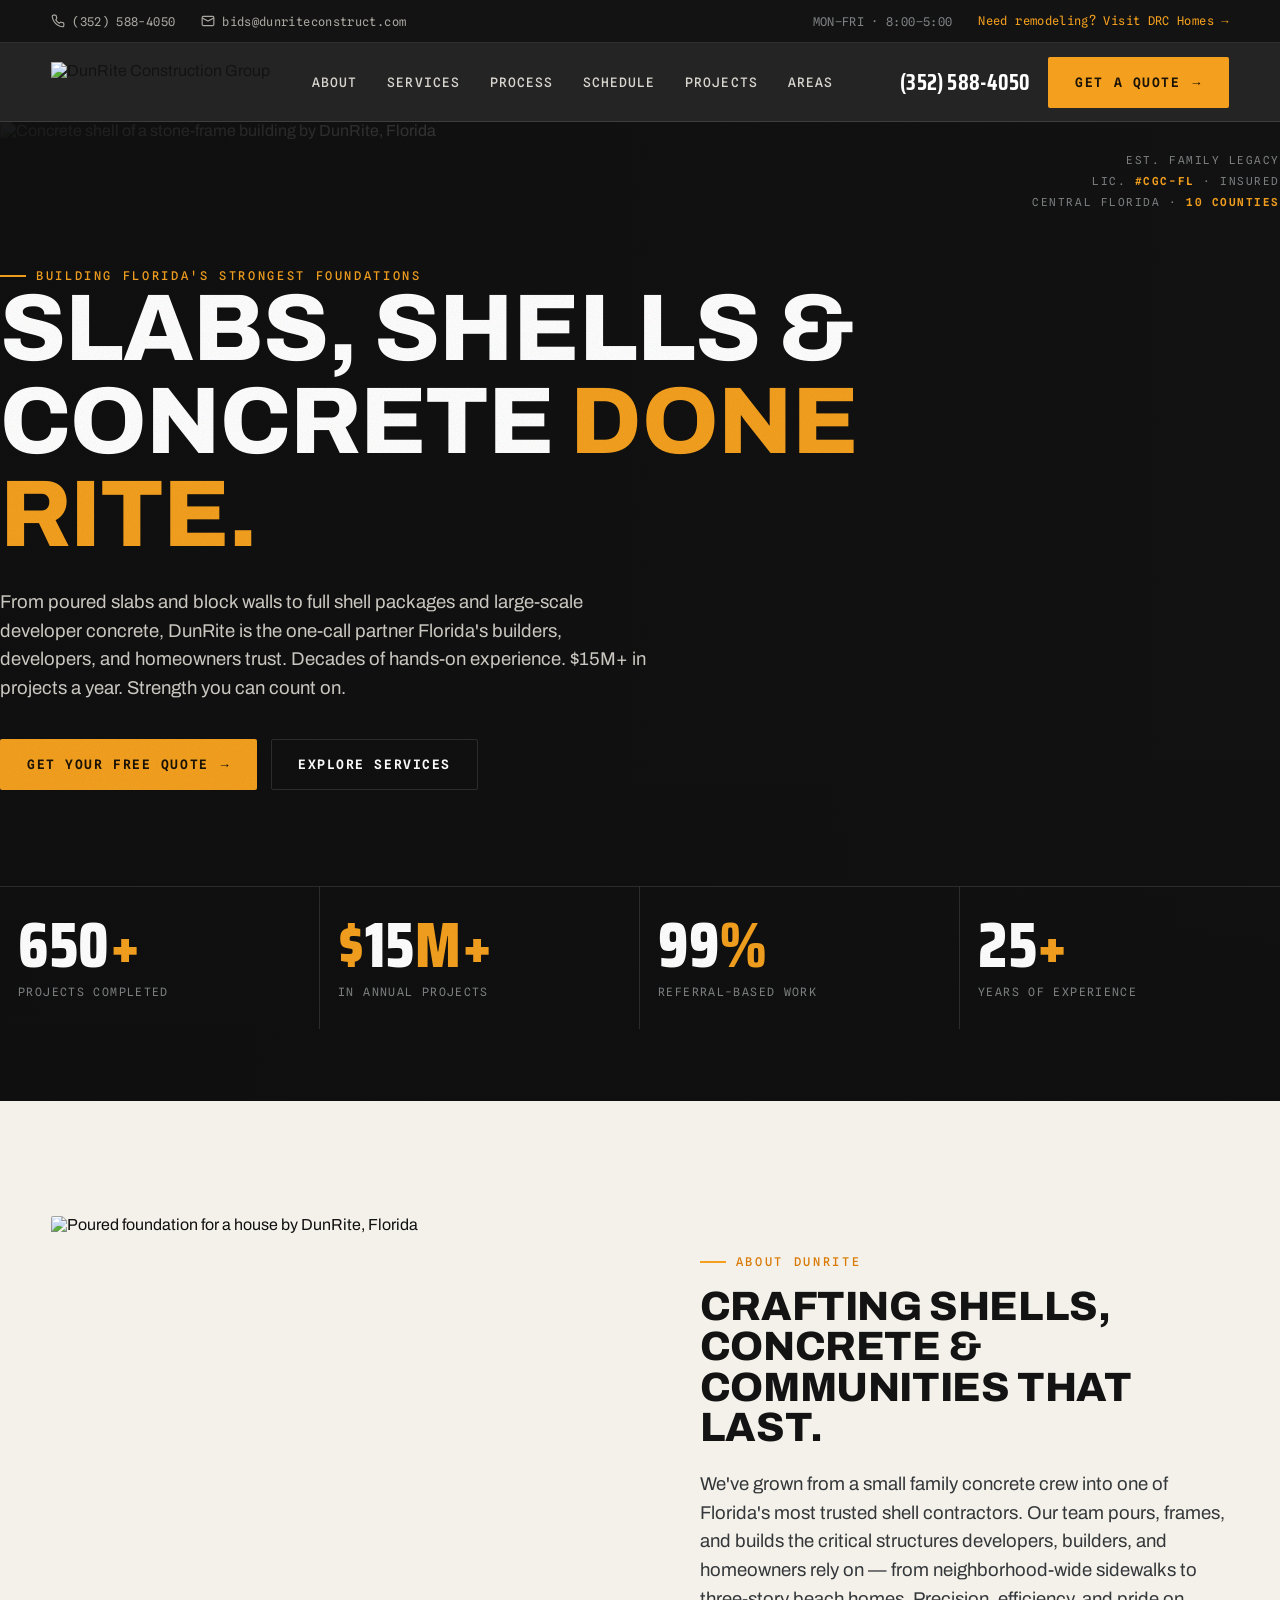
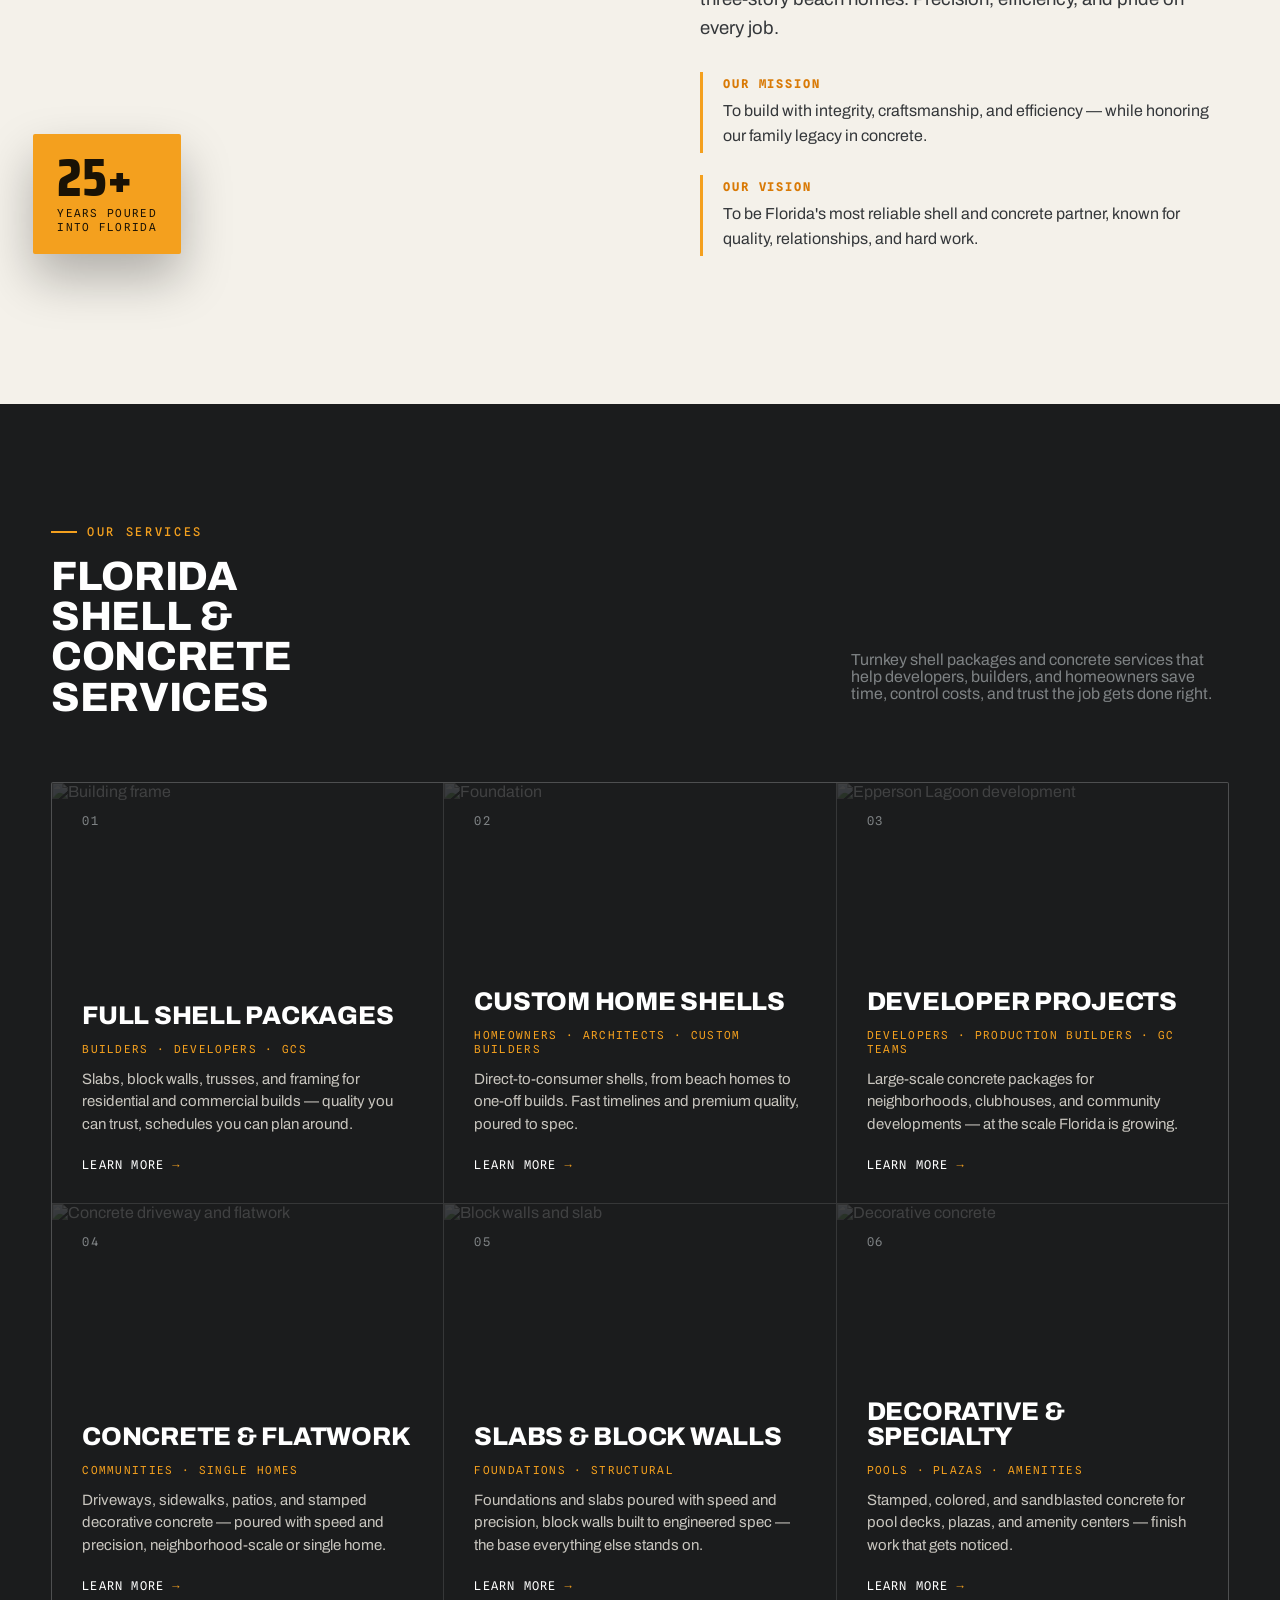
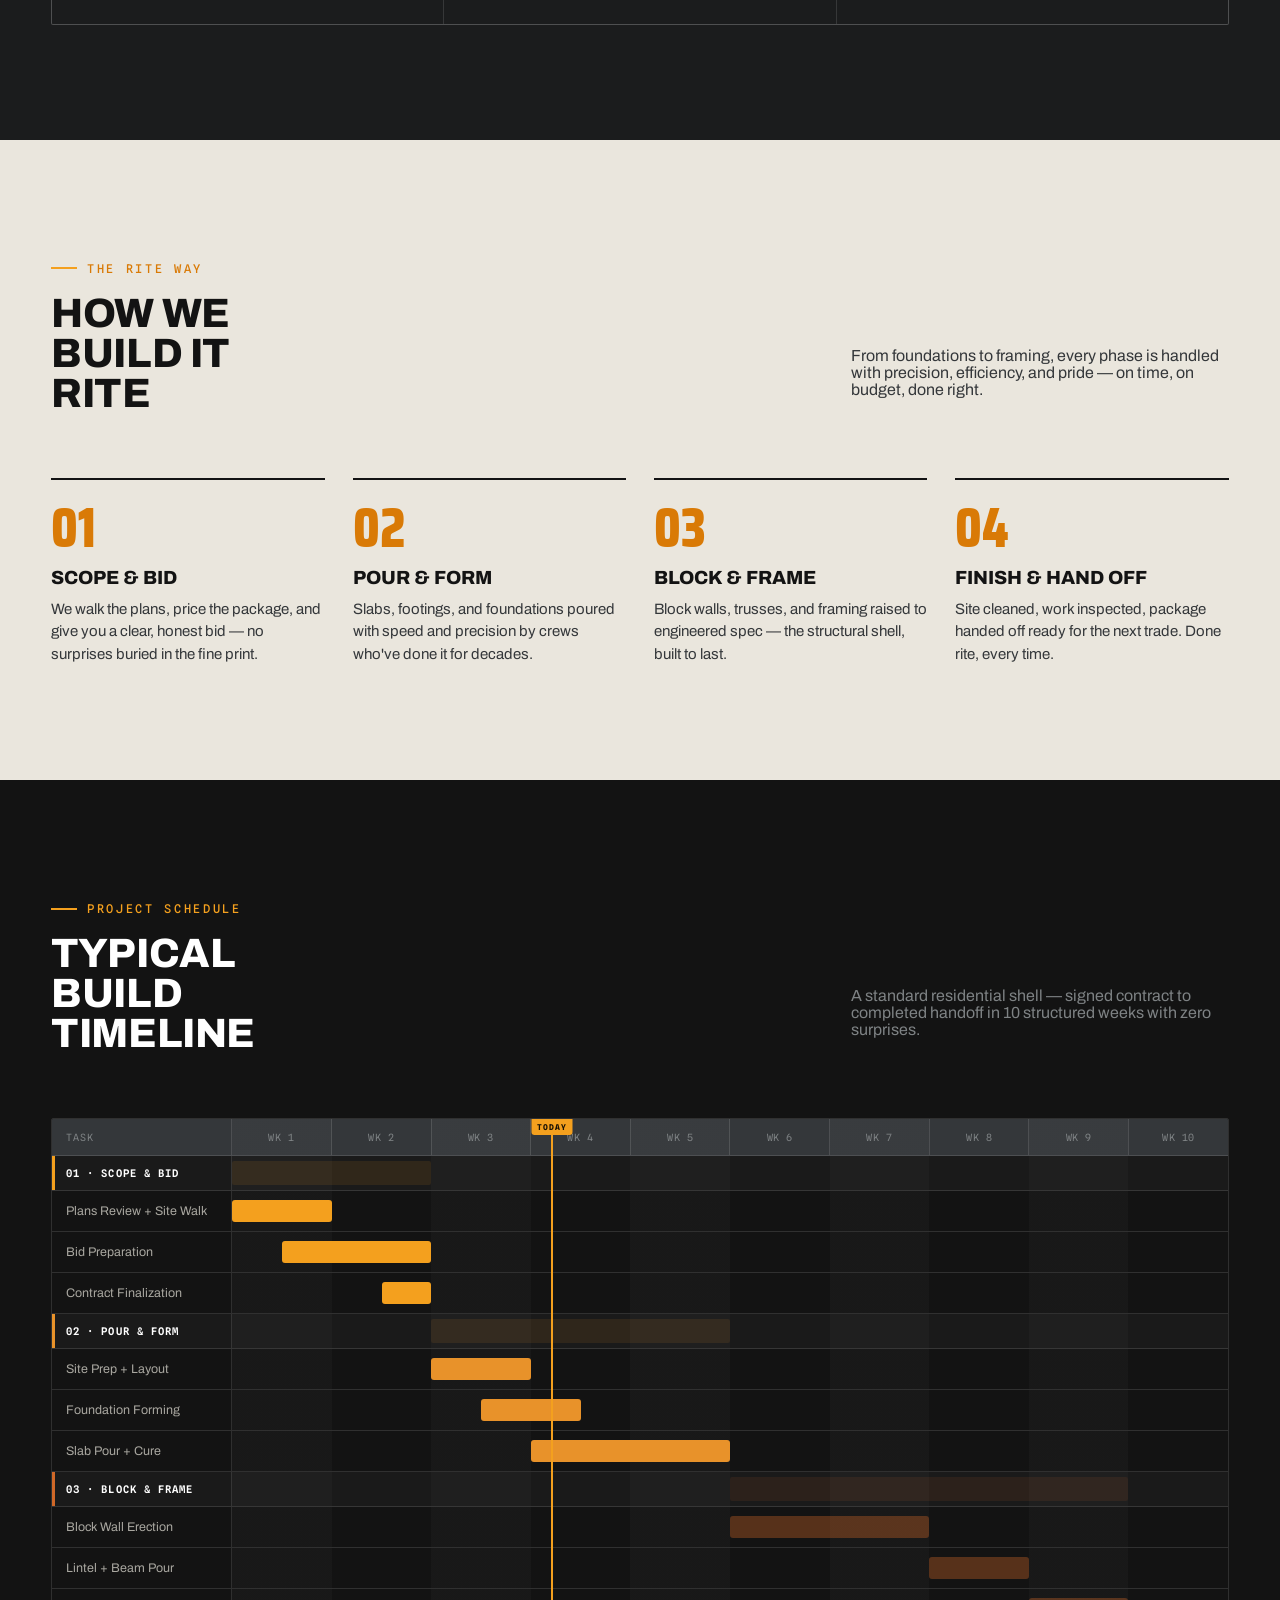
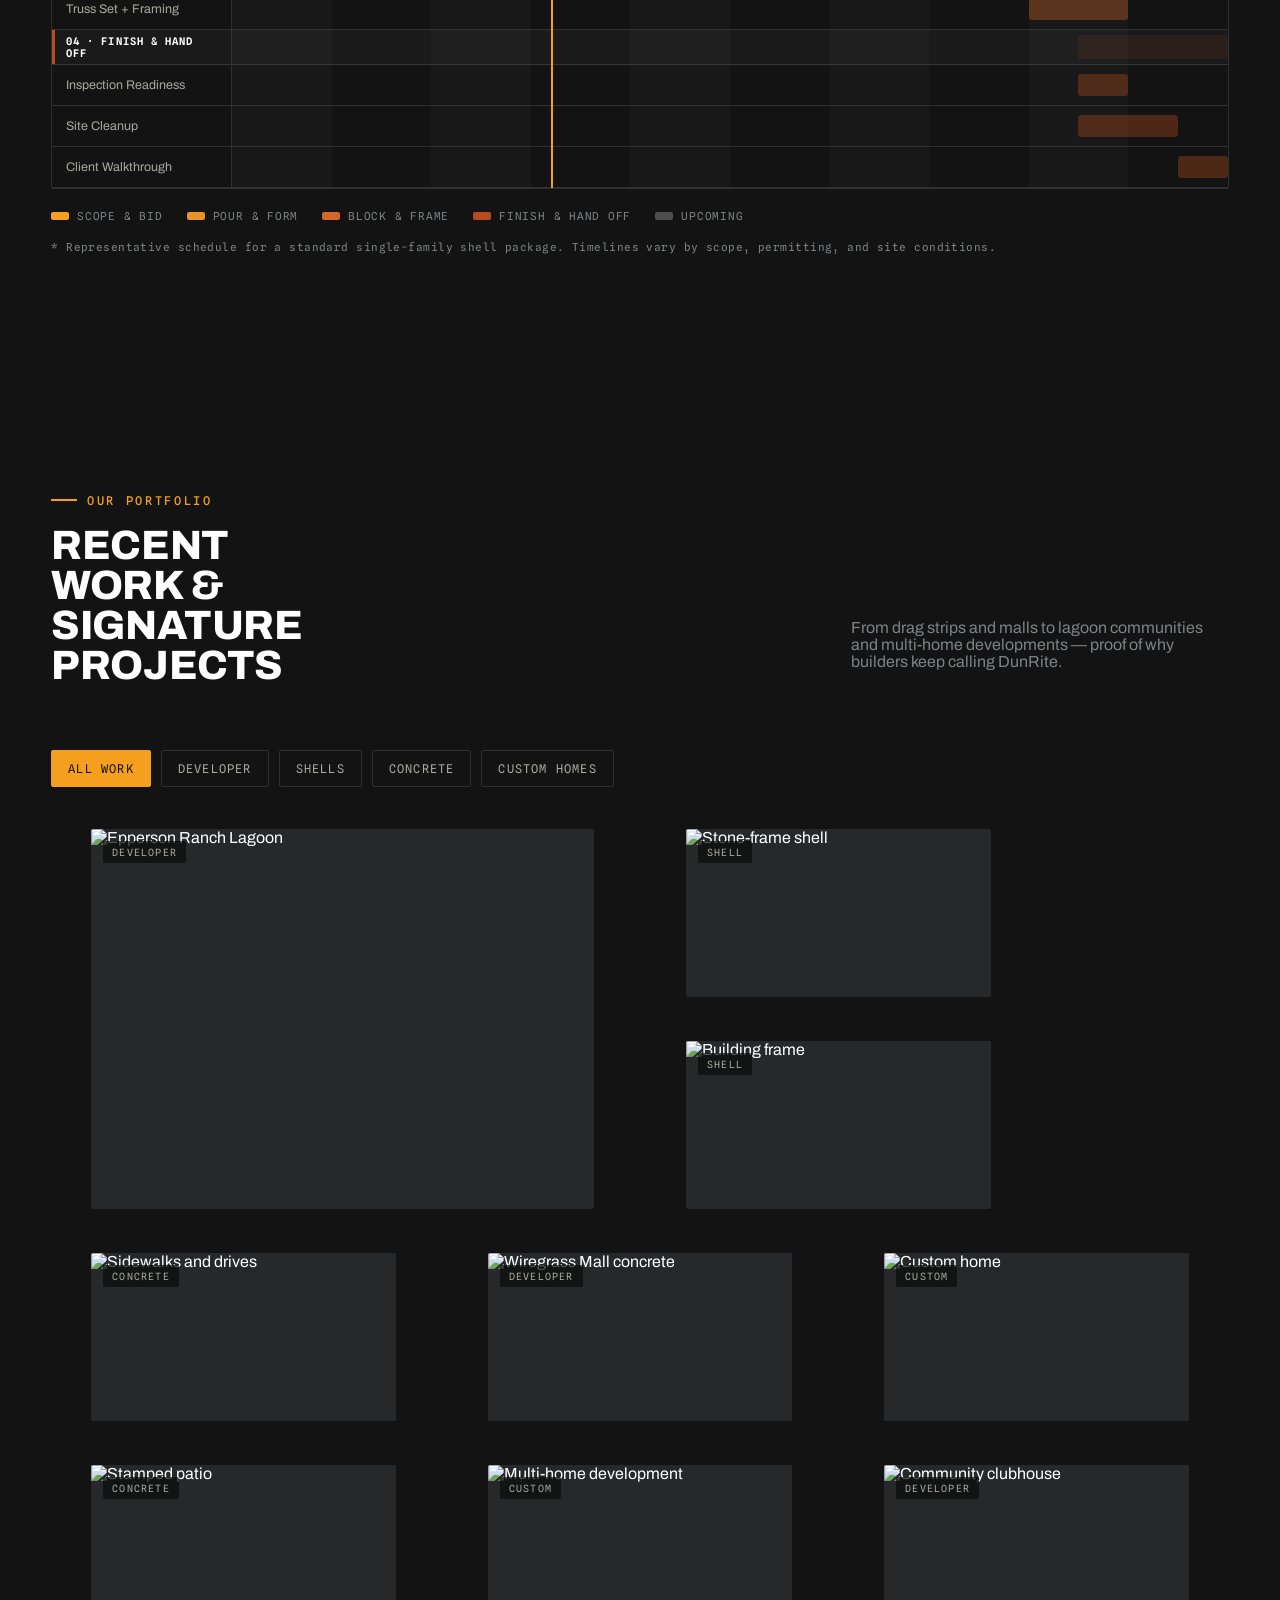
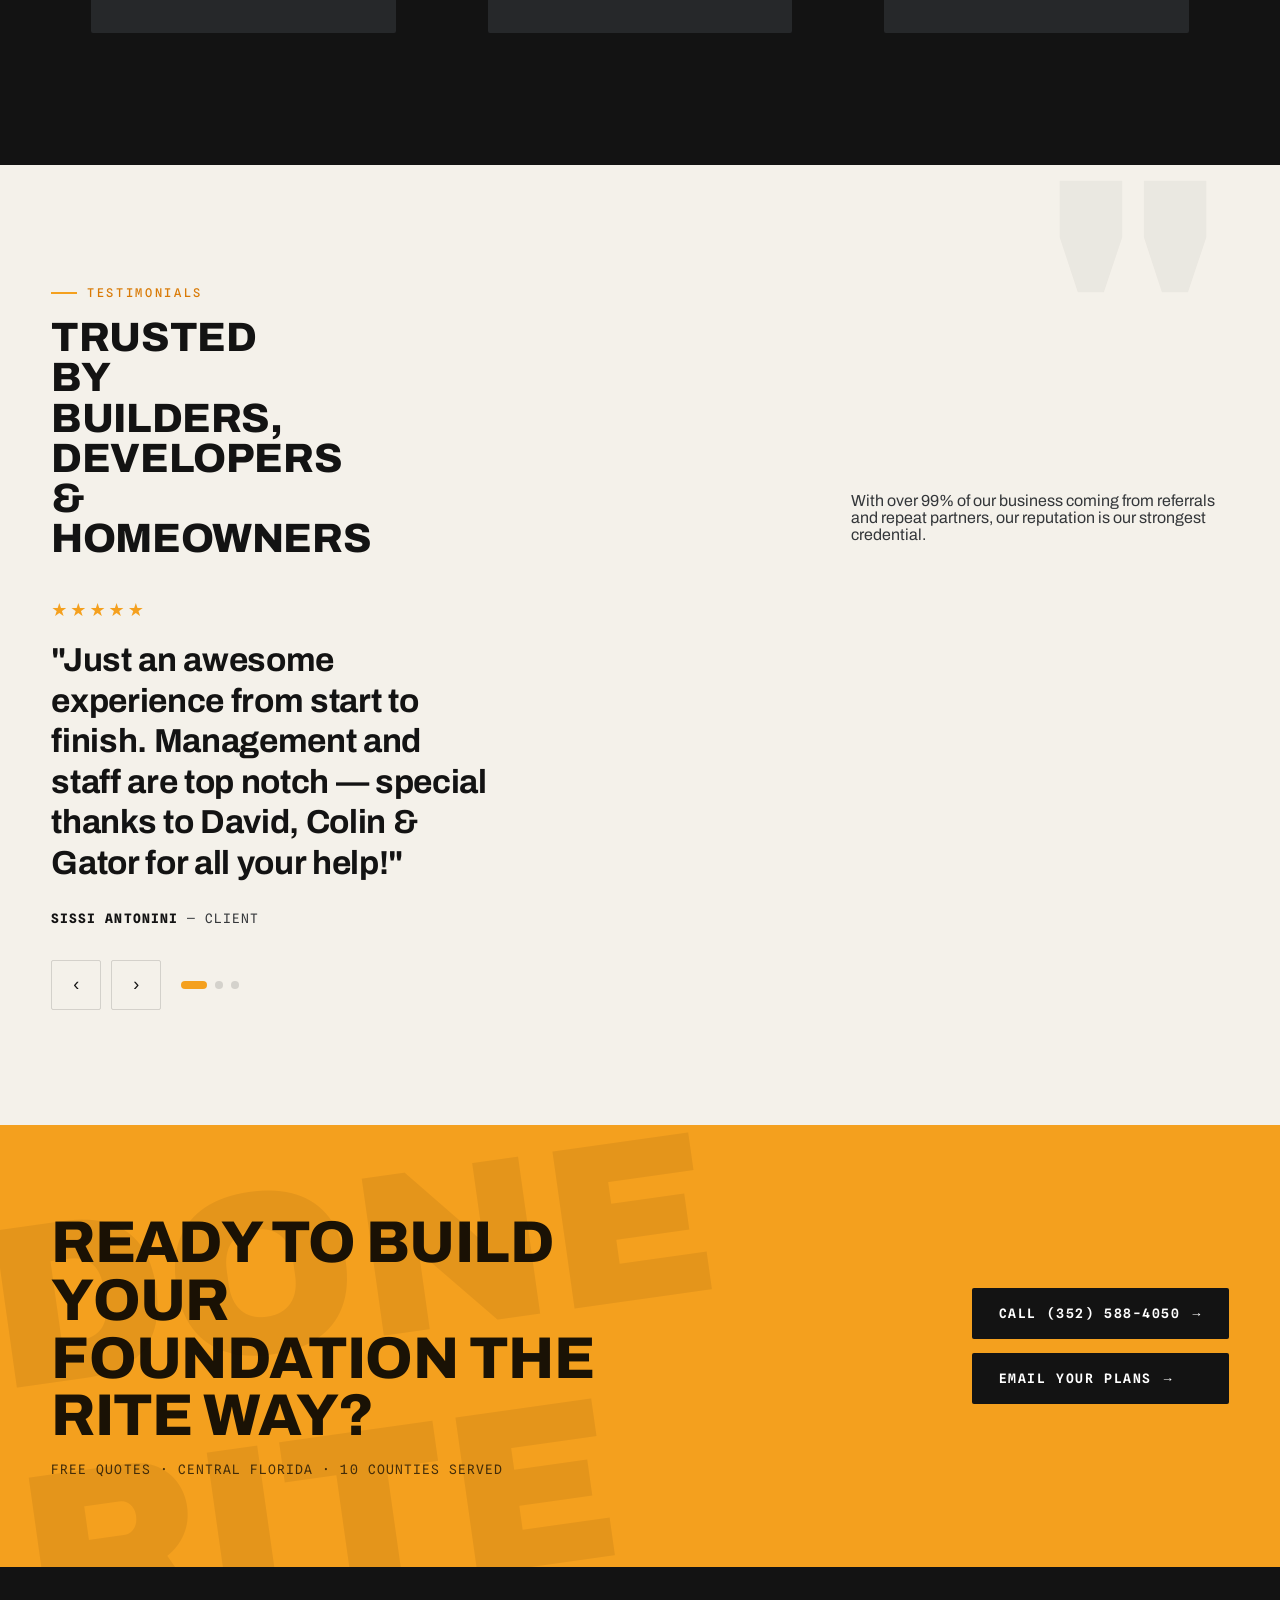
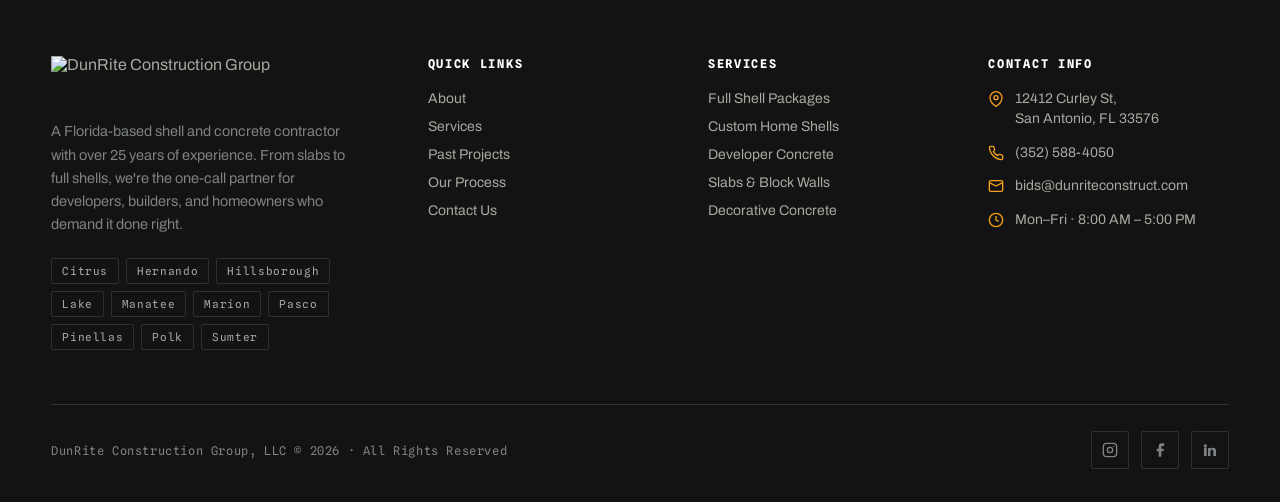
==== index.html @ c75766e2 "feat: implement project controls dashboard and modular components structure" ====
<!DOCTYPE html>
<html lang="en">
<head>
<meta charset="UTF-8" />
<meta name="viewport" content="width=device-width, initial-scale=1" />
<meta name="description" content="DunRite Construction Group — Florida's trusted shell and concrete contractor. Slabs, shells, block walls, and full shell packages for developers, builders, and homeowners across 10 Central Florida counties." />
<title>DunRite Construction Group — Slabs, Shells &amp; Concrete Done Rite</title>
<link rel="icon" href="https://www.dunriteconstructiongroup.com/wp-content/uploads/2025/09/Dunrite-Logo_invert-e1758651959544.png" type="image/png" />
<link rel="preconnect" href="https://fonts.googleapis.com" />
<link rel="preconnect" href="https://fonts.gstatic.com" crossorigin />
<link href="https://fonts.googleapis.com/css2?family=Archivo:wght@400;500;600;700;800;900&family=Archivo+Expanded:wght@600;700;800;900&family=Saira+Condensed:wght@600;700;800&family=Spline+Sans+Mono:wght@400;500;600&family=Oswald:wght@500;600;700&display=swap" rel="stylesheet" />
<link rel="stylesheet" href="styles.css" />
</head>
<body data-hero="photo" data-texture="on" data-display="archivo" data-corners="sharp">

<!-- ============ UTILITY BAR ============ -->
<div class="utility">
  <div class="wrap">
    <a href="tel:3525884050"><svg viewBox="0 0 24 24" fill="none" stroke="currentColor" stroke-width="2"><path d="M22 16.92v3a2 2 0 0 1-2.18 2 19.79 19.79 0 0 1-8.63-3.07 19.5 19.5 0 0 1-6-6 19.79 19.79 0 0 1-3.07-8.67A2 2 0 0 1 4.11 2h3a2 2 0 0 1 2 1.72c.13.96.36 1.9.7 2.81a2 2 0 0 1-.45 2.11L8.09 9.91a16 16 0 0 0 6 6l1.27-1.27a2 2 0 0 1 2.11-.45c.91.34 1.85.57 2.81.7A2 2 0 0 1 22 16.92z"/></svg>(352) 588-4050</a>
    <a class="u-hide" href="mailto:bids@dunriteconstruct.com"><svg viewBox="0 0 24 24" fill="none" stroke="currentColor" stroke-width="2"><rect x="2" y="4" width="20" height="16" rx="2"/><path d="m22 7-10 5L2 7"/></svg>bids@dunriteconstruct.com</a>
    <span class="sep"></span>
    <span class="hours u-hide">MON–FRI · 8:00–5:00</span>
    <a class="crosslink u-hide" href="https://www.drchomesfl.com/" target="_blank" rel="noopener">Need remodeling? Visit DRC Homes →</a>
  </div>
</div>

<!-- ============ HEADER ============ -->
<header class="header">
  <div class="wrap">
    <a class="brand" href="#top" aria-label="DunRite Construction Group">
      <img src="https://www.dunriteconstructiongroup.com/wp-content/uploads/2025/09/Dunrite-Logo_invert-e1758651959544.png" alt="DunRite Construction Group" />
    </a>
    <nav class="nav">
      <a href="#about">About</a>
      <a href="#services">Services</a>
      <a href="#process">Process</a>
      <a href="#schedule">Schedule</a>
      <a href="#portfolio">Projects</a>
      <a href="#areas">Areas</a>
    </nav>
    <span class="spacer"></span>
    <div class="cta-wrap">
      <a class="phone" href="tel:3525884050">(352) 588-4050</a>
      <a class="btn btn-accent" href="#quote">Get a Quote <span class="arr">→</span></a>
    </div>
    <button class="burger" id="burger" aria-label="Open menu"><span></span></button>
  </div>
</header>

<!-- mobile drawer -->
<div class="drawer" id="drawer">
  <div class="d-top">
    <img src="https://www.dunriteconstructiongroup.com/wp-content/uploads/2025/09/Dunrite-Logo_invert-e1758651959544.png" alt="DunRite" />
    <button class="close" id="drawerClose" aria-label="Close menu">×</button>
  </div>
  <nav>
    <a href="#about" data-close>About</a>
    <a href="#services" data-close>Services</a>
    <a href="#process" data-close>Process</a>
    <a href="#schedule" data-close>Schedule</a>
    <a href="#portfolio" data-close>Projects</a>
    <a href="#areas" data-close>Areas Served</a>
  </nav>
  <div class="d-cta">
    <a class="btn btn-accent" href="tel:3525884050">Call (352) 588-4050</a>
    <a class="btn btn-ghost" href="#quote" data-close>Get a Free Quote</a>
  </div>
</div>

<!-- ============ HERO ============ -->
<section class="hero blueprint grain" id="top">
  <div class="hero-media">
    <img src="https://www.dunriteconstructiongroup.com/wp-content/uploads/elementor/thumbs/Stone-frame-building-by-dunrite-florida-re9w0v8uno46xdqtxezq1kc35pxjqcfkkx1mddb89c.webp" alt="Concrete shell of a stone-frame building by DunRite, Florida" />
  </div>
  <div class="wrap hero-inner">
    <div class="corner-spec">
      EST. FAMILY LEGACY<br />
      LIC. <b>#CGC-FL</b> · INSURED<br />
      CENTRAL FLORIDA · <b>10 COUNTIES</b>
    </div>
    <span class="eyebrow on-dark">Building Florida's Strongest Foundations</span>
    <h1 class="display-xl">Slabs, Shells &amp; Concrete <span class="amber">Done Rite.</span></h1>
    <p class="lead">From poured slabs and block walls to full shell packages and large-scale developer concrete, DunRite is the one-call partner Florida's builders, developers, and homeowners trust. Decades of hands-on experience. $15M+ in projects a year. Strength you can count on.</p>
    <div class="hero-cta">
      <a class="btn btn-accent" href="#quote">Get Your Free Quote <span class="arr">→</span></a>
      <a class="btn btn-ghost" href="#services">Explore Services</a>
    </div>

    <div class="ticker">
      <div class="cell"><div class="ticker-num"><span data-count="650">0</span><span class="u">+</span></div><div class="lab">Projects Completed</div></div>
      <div class="cell"><div class="ticker-num"><span class="u">$</span><span data-count="15">0</span><span class="u">M+</span></div><div class="lab">In Annual Projects</div></div>
      <div class="cell"><div class="ticker-num"><span data-count="99">0</span><span class="u">%</span></div><div class="lab">Referral-Based Work</div></div>
      <div class="cell"><div class="ticker-num"><span data-count="25">0</span><span class="u">+</span></div><div class="lab">Years of Experience</div></div>
    </div>
  </div>
</section>

<!-- ============ ABOUT / LEGACY ============ -->
<section class="sec about" id="about">
  <div class="wrap about-grid">
    <div class="about-figure reveal">
      <img src="https://www.dunriteconstructiongroup.com/wp-content/uploads/elementor/thumbs/foundation-for-house-by-dunrite-florida-re9vcuh8yg7w1mvwbkbvpnv339oa6p39etneewexl4.webp" alt="Poured foundation for a house by DunRite, Florida" />
      <div class="badge">
        <div class="n">25+</div>
        <div class="t">Years Poured<br />Into Florida</div>
      </div>
    </div>
    <div class="about-copy reveal">
      <span class="eyebrow">About DunRite</span>
      <h2 class="display-md" style="margin-top:18px;">Crafting Shells, Concrete &amp; Communities That Last.</h2>
      <p class="lead" style="margin-top:22px;">We've grown from a small family concrete crew into one of Florida's most trusted shell contractors. Our team pours, frames, and builds the critical structures developers, builders, and homeowners rely on — from neighborhood-wide sidewalks to three-story beach homes. Precision, efficiency, and pride on every job.</p>
      <div class="mv">
        <div class="card"><h4>Our Mission</h4><p>To build with integrity, craftsmanship, and efficiency — while honoring our family legacy in concrete.</p></div>
        <div class="card"><h4>Our Vision</h4><p>To be Florida's most reliable shell and concrete partner, known for quality, relationships, and hard work.</p></div>
      </div>
    </div>
  </div>
</section>

<!-- ============ SERVICES ============ -->
<section class="sec services blueprint" id="services">
  <div class="wrap">
    <div class="sec-head reveal">
      <div class="h-left">
        <span class="eyebrow on-dark">Our Services</span>
        <h2 class="display-md" style="color:#fff;">Florida Shell &amp; Concrete Services</h2>
      </div>
      <p class="h-right muted">Turnkey shell packages and concrete services that help developers, builders, and homeowners save time, control costs, and trust the job gets done right.</p>
    </div>

    <div class="svc-grid reveal">
      <article class="svc">
        <div class="svc-img"><img src="https://www.dunriteconstructiongroup.com/wp-content/uploads/elementor/thumbs/building-frame-by-dunrite-florida-re9vcqpw742qr71cxipdfot8pq6tbwoc2b1ghskia0.webp" alt="Building frame" /></div>
        <span class="num">01</span>
        <div class="svc-body">
          <h3>Full Shell Packages</h3>
          <div class="who">Builders · Developers · GCs</div>
          <p>Slabs, block walls, trusses, and framing for residential and commercial builds — quality you can trust, schedules you can plan around.</p>
          <a class="more" href="#quote">Learn More <span class="arr">→</span></a>
        </div>
      </article>
      <article class="svc">
        <div class="svc-img"><img src="https://www.dunriteconstructiongroup.com/wp-content/uploads/elementor/thumbs/foundation-for-house-by-dunrite-florida-re9vcuh8yg7w1mvwbkbvpnv339oa6p39etneewexl4.webp" alt="Foundation" /></div>
        <span class="num">02</span>
        <div class="svc-body">
          <h3>Custom Home Shells</h3>
          <div class="who">Homeowners · Architects · Custom Builders</div>
          <p>Direct-to-consumer shells, from beach homes to one-off builds. Fast timelines and premium quality, poured to spec.</p>
          <a class="more" href="#quote">Learn More <span class="arr">→</span></a>
        </div>
      </article>
      <article class="svc">
        <div class="svc-img"><img src="https://www.dunriteconstructiongroup.com/wp-content/uploads/elementor/thumbs/EPPERSON_LAGOON-rcc4gj0v57y78urryzkabukyz5wlclupmdyj1u07t4.webp" alt="Epperson Lagoon development" /></div>
        <span class="num">03</span>
        <div class="svc-body">
          <h3>Developer Projects</h3>
          <div class="who">Developers · Production Builders · GC Teams</div>
          <p>Large-scale concrete packages for neighborhoods, clubhouses, and community developments — at the scale Florida is growing.</p>
          <a class="more" href="#quote">Learn More <span class="arr">→</span></a>
        </div>
      </article>
      <article class="svc">
        <div class="svc-img"><img src="https://www.drchomesfl.com/wp-content/uploads/2025/12/cd-5.webp" alt="Concrete driveway and flatwork" /></div>
        <span class="num">04</span>
        <div class="svc-body">
          <h3>Concrete &amp; Flatwork</h3>
          <div class="who">Communities · Single Homes</div>
          <p>Driveways, sidewalks, patios, and stamped decorative concrete — poured with speed and precision, neighborhood-scale or single home.</p>
          <a class="more" href="#quote">Learn More <span class="arr">→</span></a>
        </div>
      </article>
      <article class="svc">
        <div class="svc-img"><img src="https://www.drchomesfl.com/wp-content/uploads/2025/12/pr-6.webp" alt="Block walls and slab" /></div>
        <span class="num">05</span>
        <div class="svc-body">
          <h3>Slabs &amp; Block Walls</h3>
          <div class="who">Foundations · Structural</div>
          <p>Foundations and slabs poured with speed and precision, block walls built to engineered spec — the base everything else stands on.</p>
          <a class="more" href="#quote">Learn More <span class="arr">→</span></a>
        </div>
      </article>
      <article class="svc">
        <div class="svc-img"><img src="https://www.drchomesfl.com/wp-content/uploads/2025/12/sd-1.webp" alt="Decorative concrete" /></div>
        <span class="num">06</span>
        <div class="svc-body">
          <h3>Decorative &amp; Specialty</h3>
          <div class="who">Pools · Plazas · Amenities</div>
          <p>Stamped, colored, and sandblasted concrete for pool decks, plazas, and amenity centers — finish work that gets noticed.</p>
          <a class="more" href="#quote">Learn More <span class="arr">→</span></a>
        </div>
      </article>
    </div>
  </div>
</section>

<!-- ============ PROCESS ============ -->
<section class="sec process" id="process">
  <div class="wrap">
    <div class="sec-head reveal">
      <div class="h-left">
        <span class="eyebrow">The Rite Way</span>
        <h2 class="display-md">How We Build It Rite</h2>
      </div>
      <p class="h-right muted" style="color:var(--steel-2);">From foundations to framing, every phase is handled with precision, efficiency, and pride — on time, on budget, done right.</p>
    </div>
    <div class="proc-grid reveal">
      <div class="proc"><div class="pn">01</div><h4>Scope &amp; Bid</h4><p>We walk the plans, price the package, and give you a clear, honest bid — no surprises buried in the fine print.</p></div>
      <div class="proc"><div class="pn">02</div><h4>Pour &amp; Form</h4><p>Slabs, footings, and foundations poured with speed and precision by crews who've done it for decades.</p></div>
      <div class="proc"><div class="pn">03</div><h4>Block &amp; Frame</h4><p>Block walls, trusses, and framing raised to engineered spec — the structural shell, built to last.</p></div>
      <div class="proc"><div class="pn">04</div><h4>Finish &amp; Hand Off</h4><p>Site cleaned, work inspected, package handed off ready for the next trade. Done rite, every time.</p></div>
    </div>
  </div>
</section>

<!-- ============ SCHEDULE / GANTT ============ -->
<section class="sec gantt-sec" id="schedule">
  <div class="wrap">
    <div class="sec-head reveal">
      <div class="h-left">
        <span class="eyebrow on-dark">Project Schedule</span>
        <h2 class="display-md" style="color:#fff;">Typical Build Timeline</h2>
      </div>
      <p class="h-right muted">A standard residential shell — signed contract to completed handoff in 10 structured weeks with zero surprises.</p>
    </div>

    <div class="gantt-scroll reveal">
      <div class="gantt-inner">

        <!-- Week header -->
        <div class="gantt-row g-hdr-row">
          <div class="gnl gnl-hdr"><span>Task</span></div>
          <div class="gantt-tl gantt-tl-hdr">
            <div class="gwk">Wk 1</div><div class="gwk">Wk 2</div><div class="gwk">Wk 3</div>
            <div class="gwk">Wk 4</div><div class="gwk">Wk 5</div><div class="gwk">Wk 6</div>
            <div class="gwk">Wk 7</div><div class="gwk">Wk 8</div><div class="gwk">Wk 9</div>
            <div class="gwk">Wk 10</div>
          </div>
        </div>

        <!-- Phase 1: Scope & Bid -->
        <div class="gantt-row g-phase-row">
          <div class="gnl g-phase-lbl" style="--pa:#f4a01e">01 &middot; Scope &amp; Bid</div>
          <div class="gantt-tl"><div class="g-phase-span" style="--gs:0;--gd:2;background:#f4a01e1a"></div></div>
        </div>
        <div class="gantt-row g-task-row">
          <div class="gnl g-task-lbl">Plans Review + Site Walk</div>
          <div class="gantt-tl"><div class="g-bar" data-status="done" style="--gs:0;--gd:1;--gc:#f4a01e" data-tip="Plans Review + Site Walk — Wk 1 (Complete)"></div></div>
        </div>
        <div class="gantt-row g-task-row">
          <div class="gnl g-task-lbl">Bid Preparation</div>
          <div class="gantt-tl"><div class="g-bar" data-status="done" style="--gs:.5;--gd:1.5;--gc:#f4a01e" data-tip="Bid Preparation — Wk 1–2 (Complete)"></div></div>
        </div>
        <div class="gantt-row g-task-row">
          <div class="gnl g-task-lbl">Contract Finalization</div>
          <div class="gantt-tl"><div class="g-bar" data-status="done" style="--gs:1.5;--gd:.5;--gc:#f4a01e" data-tip="Contract Finalization — Wk 2 (Complete)"></div></div>
        </div>

        <!-- Phase 2: Pour & Form -->
        <div class="gantt-row g-phase-row">
          <div class="gnl g-phase-lbl" style="--pa:#e8922a">02 &middot; Pour &amp; Form</div>
          <div class="gantt-tl"><div class="g-phase-span" style="--gs:2;--gd:3;background:#e8922a1a"></div></div>
        </div>
        <div class="gantt-row g-task-row">
          <div class="gnl g-task-lbl">Site Prep + Layout</div>
          <div class="gantt-tl"><div class="g-bar" data-status="done" style="--gs:2;--gd:1;--gc:#e8922a" data-tip="Site Prep + Layout — Wk 3 (Complete)"></div></div>
        </div>
        <div class="gantt-row g-task-row">
          <div class="gnl g-task-lbl">Foundation Forming</div>
          <div class="gantt-tl"><div class="g-bar" data-status="current" style="--gs:2.5;--gd:1;--gc:#e8922a" data-tip="Foundation Forming — Wk 3–4 (In Progress)"></div></div>
        </div>
        <div class="gantt-row g-task-row">
          <div class="gnl g-task-lbl">Slab Pour + Cure</div>
          <div class="gantt-tl"><div class="g-bar" data-status="current" style="--gs:3;--gd:2;--gc:#e8922a" data-tip="Slab Pour + Cure — Wk 4–5 (In Progress)"></div></div>
        </div>

        <!-- Phase 3: Block & Frame -->
        <div class="gantt-row g-phase-row">
          <div class="gnl g-phase-lbl" style="--pa:#d06828">03 &middot; Block &amp; Frame</div>
          <div class="gantt-tl"><div class="g-phase-span" style="--gs:5;--gd:4;background:#d068281a"></div></div>
        </div>
        <div class="gantt-row g-task-row">
          <div class="gnl g-task-lbl">Block Wall Erection</div>
          <div class="gantt-tl"><div class="g-bar" data-status="upcoming" style="--gs:5;--gd:2;--gc:#d06828" data-tip="Block Wall Erection — Wk 6–7 (Upcoming)"></div></div>
        </div>
        <div class="gantt-row g-task-row">
          <div class="gnl g-task-lbl">Lintel + Beam Pour</div>
          <div class="gantt-tl"><div class="g-bar" data-status="upcoming" style="--gs:7;--gd:1;--gc:#d06828" data-tip="Lintel + Beam Pour — Wk 8 (Upcoming)"></div></div>
        </div>
        <div class="gantt-row g-task-row">
          <div class="gnl g-task-lbl">Truss Set + Framing</div>
          <div class="gantt-tl"><div class="g-bar" data-status="upcoming" style="--gs:8;--gd:1;--gc:#d06828" data-tip="Truss Set + Framing — Wk 9 (Upcoming)"></div></div>
        </div>

        <!-- Phase 4: Finish & Hand Off -->
        <div class="gantt-row g-phase-row">
          <div class="gnl g-phase-lbl" style="--pa:#b84e20">04 &middot; Finish &amp; Hand Off</div>
          <div class="gantt-tl"><div class="g-phase-span" style="--gs:8.5;--gd:1.5;background:#b84e201a"></div></div>
        </div>
        <div class="gantt-row g-task-row">
          <div class="gnl g-task-lbl">Inspection Readiness</div>
          <div class="gantt-tl"><div class="g-bar" data-status="upcoming" style="--gs:8.5;--gd:.5;--gc:#b84e20" data-tip="Inspection Readiness — Wk 9–10 (Upcoming)"></div></div>
        </div>
        <div class="gantt-row g-task-row">
          <div class="gnl g-task-lbl">Site Cleanup</div>
          <div class="gantt-tl"><div class="g-bar" data-status="upcoming" style="--gs:8.5;--gd:1;--gc:#b84e20" data-tip="Site Cleanup — Wk 9–10 (Upcoming)"></div></div>
        </div>
        <div class="gantt-row g-task-row">
          <div class="gnl g-task-lbl">Client Walkthrough</div>
          <div class="gantt-tl"><div class="g-bar" data-status="upcoming" style="--gs:9.5;--gd:.5;--gc:#b84e20" data-tip="Client Walkthrough — Wk 10 (Upcoming)"></div></div>
        </div>

        <!-- TODAY marker – positioned by JS -->
        <div class="gantt-now" id="ganttNow"></div>

      </div><!-- /gantt-inner -->
    </div><!-- /gantt-scroll -->

    <div class="gantt-legend">
      <span><i style="background:#f4a01e"></i>Scope &amp; Bid</span>
      <span><i style="background:#e8922a"></i>Pour &amp; Form</span>
      <span><i style="background:#d06828"></i>Block &amp; Frame</span>
      <span><i style="background:#b84e20"></i>Finish &amp; Hand Off</span>
      <span><i style="background:#fff;opacity:.25"></i>Upcoming</span>
    </div>
    <p class="gantt-note">* Representative schedule for a standard single-family shell package. Timelines vary by scope, permitting, and site conditions.</p>
  </div>
</section>

<!-- ============ PORTFOLIO ============ -->
<section class="sec portfolio blueprint" id="portfolio">
  <div class="wrap">
    <div class="sec-head reveal">
      <div class="h-left">
        <span class="eyebrow on-dark">Our Portfolio</span>
        <h2 class="display-md" style="color:#fff;">Recent Work &amp; Signature Projects</h2>
      </div>
      <p class="h-right muted">From drag strips and malls to lagoon communities and multi-home developments — proof of why builders keep calling DunRite.</p>
    </div>

    <div class="filters reveal" id="filters">
      <button class="active" data-f="all">All Work</button>
      <button data-f="developer">Developer</button>
      <button data-f="shell">Shells</button>
      <button data-f="concrete">Concrete</button>
      <button data-f="custom">Custom Homes</button>
    </div>

    <div class="grid-port reveal" id="grid">
      <figure class="tile big" data-cat="developer" data-title="Epperson Ranch Lagoon" data-sub="15-acre stamped-concrete pool surrounds · Wesley Chapel" data-img="https://www.dunriteconstructiongroup.com/wp-content/uploads/elementor/thumbs/EPPERSON_LAGOON-rcc4gj0v57y78urryzkabukyz5wlclupmdyj1u07t4.webp">
        <img src="https://www.dunriteconstructiongroup.com/wp-content/uploads/elementor/thumbs/EPPERSON_LAGOON-rcc4gj0v57y78urryzkabukyz5wlclupmdyj1u07t4.webp" alt="Epperson Ranch Lagoon" />
        <span class="tag">Developer</span>
        <figcaption class="meta"><div class="t">Epperson Ranch Lagoon</div><div class="s">15-acre stamped pool surrounds</div></figcaption>
      </figure>
      <figure class="tile std" data-cat="shell" data-title="Stone-Frame Shell" data-sub="Three-story custom home shell" data-img="https://www.dunriteconstructiongroup.com/wp-content/uploads/elementor/thumbs/Stone-frame-building-by-dunrite-florida-re9w0v8uno46xdqtxezq1kc35pxjqcfkkx1mddb89c.webp">
        <img src="https://www.dunriteconstructiongroup.com/wp-content/uploads/elementor/thumbs/Stone-frame-building-by-dunrite-florida-re9w0v8uno46xdqtxezq1kc35pxjqcfkkx1mddb89c.webp" alt="Stone-frame shell" />
        <span class="tag">Shell</span>
        <figcaption class="meta"><div class="t">Stone-Frame Shell</div><div class="s">Three-story coastal build</div></figcaption>
      </figure>
      <figure class="tile std" data-cat="shell" data-title="Building Frame" data-sub="Slab, block & truss package" data-img="https://www.dunriteconstructiongroup.com/wp-content/uploads/elementor/thumbs/building-frame-by-dunrite-florida-re9vcqpw742qr71cxipdfot8pq6tbwoc2b1ghskia0.webp">
        <img src="https://www.dunriteconstructiongroup.com/wp-content/uploads/elementor/thumbs/building-frame-by-dunrite-florida-re9vcqpw742qr71cxipdfot8pq6tbwoc2b1ghskia0.webp" alt="Building frame" />
        <span class="tag">Shell</span>
        <figcaption class="meta"><div class="t">Full Shell Package</div><div class="s">Slab · block · truss</div></figcaption>
      </figure>
      <figure class="tile std" data-cat="concrete" data-title="Large-Scale Sidewalks" data-sub="200,000 sq. ft. sidewalks & drives" data-img="https://www.drchomesfl.com/wp-content/uploads/2025/12/cd-5.webp">
        <img src="https://www.drchomesfl.com/wp-content/uploads/2025/12/cd-5.webp" alt="Sidewalks and drives" />
        <span class="tag">Concrete</span>
        <figcaption class="meta"><div class="t">Neighborhood Flatwork</div><div class="s">200,000 sq ft sidewalks</div></figcaption>
      </figure>
      <figure class="tile wide" data-cat="developer" data-title="Wiregrass Mall" data-sub="Decorative colored & sandblasted concrete" data-img="https://www.drchomesfl.com/wp-content/uploads/2025/12/pr-2.webp">
        <img src="https://www.drchomesfl.com/wp-content/uploads/2025/12/pr-2.webp" alt="Wiregrass Mall concrete" />
        <span class="tag">Developer</span>
        <figcaption class="meta"><div class="t">Wiregrass Mall</div><div class="s">Decorative & sandblasted concrete</div></figcaption>
      </figure>
      <figure class="tile std" data-cat="custom" data-title="Custom Coastal Home" data-sub="Direct-to-consumer shell" data-img="https://www.drchomesfl.com/wp-content/uploads/2025/12/cr-4.webp">
        <img src="https://www.drchomesfl.com/wp-content/uploads/2025/12/cr-4.webp" alt="Custom home" />
        <span class="tag">Custom</span>
        <figcaption class="meta"><div class="t">Custom Coastal Home</div><div class="s">Direct-to-consumer shell</div></figcaption>
      </figure>
      <figure class="tile std" data-cat="concrete" data-title="Stamped Patio" data-sub="Decorative residential flatwork" data-img="https://www.drchomesfl.com/wp-content/uploads/2025/12/sd-1.webp">
        <img src="https://www.drchomesfl.com/wp-content/uploads/2025/12/sd-1.webp" alt="Stamped patio" />
        <span class="tag">Concrete</span>
        <figcaption class="meta"><div class="t">Stamped Patio</div><div class="s">Decorative flatwork</div></figcaption>
      </figure>
      <figure class="tile std" data-cat="custom" data-title="Multi-Home Development" data-sub="Production shell run" data-img="https://www.drchomesfl.com/wp-content/uploads/2025/12/cr-6.webp">
        <img src="https://www.drchomesfl.com/wp-content/uploads/2025/12/cr-6.webp" alt="Multi-home development" />
        <span class="tag">Custom</span>
        <figcaption class="meta"><div class="t">Multi-Home Development</div><div class="s">Production shell run</div></figcaption>
      </figure>
      <figure class="tile std" data-cat="developer" data-title="Community Clubhouse" data-sub="Amenity-center concrete package" data-img="https://www.drchomesfl.com/wp-content/uploads/2025/12/pr-5.webp">
        <img src="https://www.drchomesfl.com/wp-content/uploads/2025/12/pr-5.webp" alt="Community clubhouse" />
        <span class="tag">Developer</span>
        <figcaption class="meta"><div class="t">Community Clubhouse</div><div class="s">Amenity-center package</div></figcaption>
      </figure>
    </div>
  </div>
</section>

<!-- ============ TESTIMONIALS ============ -->
<section class="sec testi" id="testimonials">
  <div class="quote-mark">"</div>
  <div class="wrap">
    <div class="sec-head reveal" style="margin-bottom:40px;">
      <div class="h-left">
        <span class="eyebrow">Testimonials</span>
        <h2 class="display-md">Trusted by Builders, Developers &amp; Homeowners</h2>
      </div>
      <p class="h-right muted" style="color:var(--steel-2);">With over 99% of our business coming from referrals and repeat partners, our reputation is our strongest credential.</p>
    </div>

    <div class="testi-stage" id="testiStage">
      <div class="testi-item active">
        <div class="stars">★★★★★</div>
        <blockquote>"Just an awesome experience from start to finish. Management and staff are top notch — special thanks to David, Colin &amp; Gator for all your help!"</blockquote>
        <div class="who"><b>Sissi Antonini</b> — Client</div>
      </div>
      <div class="testi-item">
        <div class="stars">★★★★★</div>
        <blockquote>"First time I've ever seen a crew so careful about cleaning up on site. Thank you for making our community look nice!"</blockquote>
        <div class="who"><b>Wendy Johnson</b> — Sugar Mill Woods</div>
      </div>
      <div class="testi-item">
        <div class="stars">★★★★★</div>
        <blockquote>"Very professional and customer oriented. They show up with pride for their work — exactly the partner you want on a job."</blockquote>
        <div class="who"><b>Forest Lawrence</b> — Client</div>
      </div>
    </div>

    <div class="testi-nav">
      <button id="tPrev" aria-label="Previous">‹</button>
      <button id="tNext" aria-label="Next">›</button>
      <div class="testi-dots" id="tDots"></div>
    </div>
  </div>
</section>

<!-- ============ CTA BAND ============ -->
<section class="cta-band" id="quote">
  <div class="stamp">DONE RITE</div>
  <div class="wrap">
    <div>
      <h2 class="display-lg">Ready to build your foundation the Rite way?</h2>
      <p>Free quotes · Central Florida · 10 counties served</p>
    </div>
    <div style="display:flex;flex-direction:column;gap:14px;">
      <a class="btn btn-dark" href="tel:3525884050">Call (352) 588-4050 <span class="arr">→</span></a>
      <a class="btn btn-dark" href="mailto:bids@dunriteconstruct.com">Email Your Plans <span class="arr">→</span></a>
    </div>
  </div>
</section>

<!-- ============ FOOTER ============ -->
<footer class="footer" id="areas">
  <div class="wrap">
    <div class="foot-grid">
      <div class="f-brand">
        <img src="https://www.dunriteconstructiongroup.com/wp-content/uploads/2025/09/Dunrite-Logo_invert-e1758651959544.png" alt="DunRite Construction Group" />
        <p>A Florida-based shell and concrete contractor with over 25 years of experience. From slabs to full shells, we're the one-call partner for developers, builders, and homeowners who demand it done right.</p>
        <div class="areas" style="margin-top:22px;">
          <span>Citrus</span><span>Hernando</span><span>Hillsborough</span><span>Lake</span><span>Manatee</span><span>Marion</span><span>Pasco</span><span>Pinellas</span><span>Polk</span><span>Sumter</span>
        </div>
      </div>
      <div>
        <h5>Quick Links</h5>
        <ul>
          <li><a href="#about">About</a></li>
          <li><a href="#services">Services</a></li>
          <li><a href="#portfolio">Past Projects</a></li>
          <li><a href="#process">Our Process</a></li>
          <li><a href="#quote">Contact Us</a></li>
        </ul>
      </div>
      <div>
        <h5>Services</h5>
        <ul>
          <li><a href="#services">Full Shell Packages</a></li>
          <li><a href="#services">Custom Home Shells</a></li>
          <li><a href="#services">Developer Concrete</a></li>
          <li><a href="#services">Slabs &amp; Block Walls</a></li>
          <li><a href="#services">Decorative Concrete</a></li>
        </ul>
      </div>
      <div>
        <h5>Contact Info</h5>
        <div class="ci">
          <div class="row"><svg viewBox="0 0 24 24" fill="none" stroke="currentColor" stroke-width="2"><path d="M21 10c0 7-9 13-9 13s-9-6-9-13a9 9 0 0 1 18 0z"/><circle cx="12" cy="10" r="3"/></svg><span>12412 Curley St,<br />San Antonio, FL 33576</span></div>
          <div class="row"><svg viewBox="0 0 24 24" fill="none" stroke="currentColor" stroke-width="2"><path d="M22 16.92v3a2 2 0 0 1-2.18 2 19.79 19.79 0 0 1-8.63-3.07 19.5 19.5 0 0 1-6-6 19.79 19.79 0 0 1-3.07-8.67A2 2 0 0 1 4.11 2h3a2 2 0 0 1 2 1.72c.13.96.36 1.9.7 2.81a2 2 0 0 1-.45 2.11L8.09 9.91a16 16 0 0 0 6 6l1.27-1.27a2 2 0 0 1 2.11-.45c.91.34 1.85.57 2.81.7A2 2 0 0 1 22 16.92z"/></svg><a href="tel:3525884050">(352) 588-4050</a></div>
          <div class="row"><svg viewBox="0 0 24 24" fill="none" stroke="currentColor" stroke-width="2"><rect x="2" y="4" width="20" height="16" rx="2"/><path d="m22 7-10 5L2 7"/></svg><a href="mailto:bids@dunriteconstruct.com">bids@dunriteconstruct.com</a></div>
          <div class="row"><svg viewBox="0 0 24 24" fill="none" stroke="currentColor" stroke-width="2"><circle cx="12" cy="12" r="10"/><path d="M12 6v6l4 2"/></svg><span>Mon–Fri · 8:00 AM – 5:00 PM</span></div>
        </div>
      </div>
    </div>
    <div class="foot-bottom">
      <span>DunRite Construction Group, LLC © 2026 · All Rights Reserved</span>
      <div class="socials">
        <a href="https://www.instagram.com/concrete_cowboys_fl/" target="_blank" rel="noopener" aria-label="Instagram"><svg viewBox="0 0 24 24" fill="none" stroke="currentColor" stroke-width="2"><rect x="2" y="2" width="20" height="20" rx="5"/><circle cx="12" cy="12" r="4"/><circle cx="17.5" cy="6.5" r="1" fill="currentColor" stroke="none"/></svg></a>
        <a href="#" aria-label="Facebook"><svg viewBox="0 0 24 24" fill="currentColor"><path d="M18 2h-3a5 5 0 0 0-5 5v3H7v4h3v8h4v-8h3l1-4h-4V7a1 1 0 0 1 1-1h3z"/></svg></a>
        <a href="#" aria-label="LinkedIn"><svg viewBox="0 0 24 24" fill="currentColor"><path d="M4.98 3.5a2.5 2.5 0 1 1 0 5 2.5 2.5 0 0 1 0-5zM3 9h4v12H3zM9 9h3.8v1.7h.05c.53-1 1.83-2.05 3.77-2.05C20.3 8.65 21 11 21 14.1V21h-4v-6.1c0-1.45-.03-3.32-2.02-3.32-2.02 0-2.33 1.58-2.33 3.21V21H9z"/></svg></a>
      </div>
    </div>
  </div>
</footer>

<!-- lightbox -->
<div class="lightbox" id="lightbox">
  <button class="lb-close" id="lbClose" aria-label="Close">×</button>
  <img id="lbImg" src="[data-uri]" alt="" />
  <div class="lb-cap" id="lbCap"></div>
</div>

<script src="app.js"></script>
<!-- Tweaks panel (React) -->
<script src="https://unpkg.com/react@18.3.1/umd/react.development.js" integrity="sha384-hD6/rw4ppMLGNu3tX5cjIb+uRZ7UkRJ6BPkLpg4hAu/6onKUg4lLsHAs9EBPT82L" crossorigin="anonymous"></script>
<script src="https://unpkg.com/react-dom@18.3.1/umd/react-dom.development.js" integrity="sha384-u6aeetuaXnQ38mYT8rp6sbXaQe3NL9t+IBXmnYxwkUI2Hw4bsp2Wvmx4yRQF1uAm" crossorigin="anonymous"></script>
<script src="https://unpkg.com/@babel/standalone@7.29.0/babel.min.js" integrity="sha384-m08KidiNqLdpJqLq95G/LEi8Qvjl/xUYll3QILypMoQ65QorJ9Lvtp2RXYGBFj1y" crossorigin="anonymous"></script>
<script type="text/babel" src="tweaks-panel.jsx"></script>
<script type="text/babel" src="tweaks-app.jsx"></script>
</body>
</html>
---- styles.css ----
/* ===========================================================
   DunRite Construction Group — design system
   Rugged-premium concrete & shell contractor
   =========================================================== */

:root {
  /* concrete / ink scale (warm) */
  --ink:        #131313;
  --char:       #1b1c1d;
  --steel:      #26282a;
  --steel-2:    #34373a;
  --concrete:   #7e8284;
  --concrete-2: #a9a7a0;
  --haze:       #e4e1da;
  --paper:      #f4f1ea;
  --paper-2:    #eae6dd;
  --white:      #ffffff;

  /* accent — safety amber (tweakable) */
  --amber:      #f4a01e;
  --amber-deep: #d97a06;
  --accent:     var(--amber);
  --accent-deep:var(--amber-deep);
  --on-accent:  #1a1205;

  --line:       rgba(255,255,255,.12);
  --line-dark:  rgba(20,20,20,.14);

  /* type */
  --display: "Archivo Expanded", "Archivo", system-ui, sans-serif;
  --cond:    "Saira Condensed", "Archivo", sans-serif;
  --mono:    "Spline Sans Mono", ui-monospace, monospace;
  --body:    "Archivo", system-ui, sans-serif;

  --radius: 2px;
  --maxw: 1320px;
  --gutter: clamp(20px, 4vw, 64px);
}

/* tweak: soft corners */
[data-corners="soft"] { --radius: 12px; }

* { box-sizing: border-box; }
html { scroll-behavior: smooth; }
body {
  margin: 0;
  font-family: var(--body);
  color: var(--ink);
  background: var(--paper);
  -webkit-font-smoothing: antialiased;
  text-rendering: optimizeLegibility;
}
img { display: block; max-width: 100%; }
a { color: inherit; text-decoration: none; }

::selection { background: var(--accent); color: var(--on-accent); }

/* ---------- texture utilities ---------- */
.blueprint {
  background-image:
    linear-gradient(rgba(255,255,255,.04) 1px, transparent 1px),
    linear-gradient(90deg, rgba(255,255,255,.04) 1px, transparent 1px);
  background-size: 38px 38px;
}
[data-texture="off"] .blueprint { background-image: none; }
.grain::after {
  content: "";
  position: absolute; inset: 0;
  pointer-events: none;
  opacity: .5;
  mix-blend-mode: multiply;
  background-image: url("data:image/svg+xml,%3Csvg xmlns='http://www.w3.org/2000/svg' width='160' height='160'%3E%3Cfilter id='n'%3E%3CfeTurbulence type='fractalNoise' baseFrequency='.85' numOctaves='2' stitchTiles='stitch'/%3E%3C/filter%3E%3Crect width='100%25' height='100%25' filter='url(%23n)' opacity='.35'/%3E%3C/svg%3E");
}
[data-texture="off"] .grain::after { display: none; }

/* ---------- layout ---------- */
.wrap { width: 100%; max-width: var(--maxw); margin: 0 auto; padding: 0 var(--gutter); }
section { position: relative; }

/* ---------- type helpers ---------- */
.eyebrow {
  font-family: var(--mono);
  font-size: 12px;
  letter-spacing: .22em;
  text-transform: uppercase;
  font-weight: 500;
  color: var(--accent-deep);
  display: inline-flex;
  align-items: center;
  gap: 10px;
}
.eyebrow::before {
  content: "";
  width: 26px; height: 2px;
  background: var(--accent);
  display: inline-block;
}
.eyebrow.on-dark { color: var(--accent); }

h1,h2,h3 { font-family: var(--display); font-weight: 800; line-height: .98; letter-spacing: -.01em; margin: 0; }
[data-display="oswald"] h1, [data-display="oswald"] h2, [data-display="oswald"] h3,
[data-display="oswald"] .ticker-num { font-family: "Oswald", sans-serif; letter-spacing: 0; font-weight: 700; }
[data-display="saira"] h1, [data-display="saira"] h2, [data-display="saira"] h3 { font-family: "Saira Condensed", sans-serif; font-weight: 800; }

.display-xl { font-size: clamp(44px, 7.4vw, 116px); text-transform: uppercase; }
.display-lg { font-size: clamp(34px, 5vw, 76px); text-transform: uppercase; }
.display-md { font-size: clamp(26px, 3.2vw, 46px); text-transform: uppercase; }

.lead { font-size: clamp(17px, 1.45vw, 21px); line-height: 1.55; color: var(--steel-2); font-weight: 400; max-width: 60ch; }
.muted { color: var(--concrete); }

/* ---------- buttons ---------- */
.btn {
  font-family: var(--mono);
  font-size: 13px; font-weight: 600; letter-spacing: .12em; text-transform: uppercase;
  display: inline-flex; align-items: center; gap: 12px;
  padding: 16px 26px;
  border-radius: var(--radius);
  border: 1.5px solid transparent;
  cursor: pointer;
  transition: transform .15s ease, background .2s ease, color .2s ease, border-color .2s ease;
  white-space: nowrap;
}
.btn:active { transform: translateY(1px); }
.btn .arr { transition: transform .2s ease; }
.btn:hover .arr { transform: translateX(4px); }
.btn-accent { background: var(--accent); color: var(--on-accent); }
.btn-accent:hover { background: var(--white); color: var(--ink); }
.btn-ghost { background: transparent; color: var(--white); border-color: var(--line); }
.btn-ghost:hover { border-color: var(--accent); color: var(--accent); }
.btn-dark { background: var(--ink); color: var(--white); }
.btn-dark:hover { background: var(--accent); color: var(--on-accent); }

/* ---------- utility top bar ---------- */
.utility {
  background: var(--ink);
  color: var(--concrete-2);
  font-family: var(--mono);
  font-size: 12px;
  letter-spacing: .03em;
  border-bottom: 1px solid var(--line);
}
.utility .wrap { display: flex; align-items: center; gap: 26px; height: 42px; }
.utility a { color: var(--concrete-2); transition: color .2s; display: inline-flex; align-items: center; gap: 7px; }
.utility a:hover { color: var(--accent); }
.utility .sep { flex: 1; }
.utility .hours { color: var(--concrete); }
.utility .crosslink { color: var(--accent); }
.utility svg { width: 14px; height: 14px; }
@media (max-width: 900px){ .utility .u-hide { display: none; } }

/* ---------- header ---------- */
.header {
  position: sticky; top: 0; z-index: 60;
  background: rgba(19,19,19,.92);
  backdrop-filter: blur(10px);
  border-bottom: 1px solid var(--line);
}
.header .wrap { display: flex; align-items: center; gap: 28px; height: 78px; }
.brand { display: flex; align-items: center; gap: 14px; }
.brand img { height: 40px; width: auto; }
.nav { display: flex; align-items: center; gap: 30px; margin-left: 14px; }
.nav a {
  font-family: var(--mono); font-size: 13px; font-weight: 500;
  letter-spacing: .08em; text-transform: uppercase; color: #d8d5cf;
  padding: 6px 0; position: relative;
}
.nav a::after { content:""; position:absolute; left:0; bottom:-2px; height:2px; width:0; background:var(--accent); transition:width .22s ease; }
.nav a:hover { color: #fff; }
.nav a:hover::after { width: 100%; }
.header .spacer { flex: 1; }
.header .cta-wrap { display: flex; align-items: center; gap: 18px; }
.header .phone { font-family: var(--cond); font-size: 22px; font-weight: 700; color: #fff; letter-spacing: .01em; }
.burger { display: none; background: none; border: 1px solid var(--line); border-radius: var(--radius); width: 46px; height: 46px; cursor: pointer; align-items: center; justify-content: center; }
.burger span { display:block; width: 20px; height: 2px; background: #fff; position: relative; }
.burger span::before, .burger span::after { content:""; position:absolute; left:0; width:20px; height:2px; background:#fff; }
.burger span::before { top: -6px; } .burger span::after { top: 6px; }

@media (max-width: 1040px){
  .nav, .header .phone { display: none; }
  .burger { display: inline-flex; }
}

/* mobile drawer */
.drawer {
  position: fixed; inset: 0; z-index: 80;
  background: var(--ink);
  display: flex; flex-direction: column;
  padding: 28px var(--gutter);
  transform: translateY(-100%);
  transition: transform .35s cubic-bezier(.4,0,.2,1);
}
.drawer.open { transform: translateY(0); }
.drawer .d-top { display:flex; align-items:center; justify-content: space-between; }
.drawer .d-top img { height: 38px; }
.drawer .close { background:none; border:1px solid var(--line); color:#fff; width:46px; height:46px; border-radius:var(--radius); font-size:22px; cursor:pointer; }
.drawer nav { display:flex; flex-direction: column; gap: 4px; margin-top: 40px; }
.drawer nav a { font-family: var(--display); font-weight: 800; text-transform: uppercase; font-size: 30px; color:#fff; padding: 12px 0; border-bottom: 1px solid var(--line); }
.drawer nav a:hover { color: var(--accent); }
.drawer .d-cta { margin-top: auto; display:flex; flex-direction:column; gap:14px; }

/* ---------- hero ---------- */
.hero { background: var(--ink); color: #fff; position: relative; overflow: hidden; }
.hero-media { position: absolute; inset: 0; }
.hero-media img { width: 100%; height: 100%; object-fit: cover; filter: grayscale(.25) contrast(1.05) brightness(.62); }
.hero-media::after {
  content:""; position:absolute; inset:0;
  background:
    linear-gradient(90deg, rgba(15,15,15,.92) 0%, rgba(15,15,15,.7) 42%, rgba(15,15,15,.25) 100%),
    linear-gradient(0deg, rgba(15,15,15,.9) 0%, rgba(15,15,15,0) 38%);
}
[data-hero="dark"] .hero-media img { opacity: .14; }
.hero-inner { position: relative; padding: clamp(64px, 11vw, 150px) 0 clamp(48px, 6vw, 72px); }
.hero h1 { max-width: 17ch; }
.hero h1 .amber { color: var(--accent); }
.hero .lead { color: #cfccc5; margin-top: 26px; }
.hero .hero-cta { display: flex; flex-wrap: wrap; gap: 14px; margin-top: 36px; }
.hero .corner-spec {
  position: absolute; top: 28px; right: 0;
  font-family: var(--mono); font-size: 11px; letter-spacing: .14em; text-transform: uppercase;
  color: var(--concrete); text-align: right; line-height: 1.9;
}
.hero .corner-spec b { color: var(--accent); font-weight: 600; }
@media (max-width: 760px){ .hero .corner-spec { display: none; } }

/* hero ticker */
.ticker {
  position: relative;
  margin-top: clamp(48px, 8vw, 96px);
  border-top: 1px solid var(--line);
  display: grid; grid-template-columns: repeat(4, 1fr);
}
.ticker .cell { padding: 26px 18px 30px; border-right: 1px solid var(--line); }
.ticker .cell:last-child { border-right: none; }
.ticker-num { font-family: var(--cond); font-size: clamp(40px, 5vw, 64px); font-weight: 800; line-height: 1; color: #fff; letter-spacing: .01em; }
.ticker-num .u { color: var(--accent); }
.ticker .lab { font-family: var(--mono); font-size: 11.5px; letter-spacing: .12em; text-transform: uppercase; color: var(--concrete); margin-top: 8px; }
@media (max-width: 760px){
  .ticker { grid-template-columns: repeat(2,1fr); }
  .ticker .cell:nth-child(even){ border-right:none; }
  .ticker .cell:nth-child(1),.ticker .cell:nth-child(2){ border-bottom:1px solid var(--line); }
}

/* ---------- section frame ---------- */
.sec { padding: clamp(72px, 9vw, 132px) 0; }
.sec-head { display: grid; grid-template-columns: 1fr auto; gap: 28px; align-items: end; margin-bottom: clamp(38px, 5vw, 64px); }
.sec-head .h-left { max-width: 24ch; }
.sec-head h2 { margin-top: 18px; }
.sec-head .h-right { max-width: 42ch; }
@media (max-width: 820px){
  .sec-head { grid-template-columns: 1fr; }
  .sec-head .h-right { max-width: 100%; font-size: 15px; opacity: .85; }
}

/* ---------- about ---------- */
.about { background: var(--paper); }
.about-grid { display: grid; grid-template-columns: 1.05fr .95fr; gap: clamp(36px, 5vw, 80px); align-items: center; }
.about-figure { position: relative; }
.about-figure img { width: 100%; aspect-ratio: 4/4.6; object-fit: cover; border-radius: var(--radius); filter: grayscale(.1) contrast(1.03); }
.about-figure .badge {
  position: absolute; left: -18px; bottom: 34px;
  background: var(--accent); color: var(--on-accent);
  padding: 20px 24px; border-radius: var(--radius);
  box-shadow: 0 24px 50px rgba(0,0,0,.28);
}
@media (max-width: 820px){ .about-figure .badge { left: 10px; } }
.about-figure .badge .n { font-family: var(--cond); font-size: 54px; font-weight: 800; line-height: .9; }
.about-figure .badge .t { font-family: var(--mono); font-size: 11px; letter-spacing: .12em; text-transform: uppercase; margin-top: 4px; }
.mv { display: grid; gap: 22px; margin-top: 30px; }
.mv .card { border-left: 3px solid var(--accent); padding: 4px 0 4px 20px; }
.mv .card h4 { font-family: var(--mono); font-size: 12px; letter-spacing: .16em; text-transform: uppercase; color: var(--accent-deep); margin: 0 0 8px; }
.mv .card p { margin: 0; color: var(--steel-2); line-height: 1.55; font-size: 16px; }
@media (max-width: 820px){ .about-grid { grid-template-columns: 1fr; } .about-figure { order: -1; } }

/* ---------- services ---------- */
.services { background: var(--char); color: #fff; position: relative; }
.svc-grid { display: grid; grid-template-columns: repeat(3, 1fr); gap: 1px; background: var(--line); border: 1px solid var(--line); border-radius: var(--radius); overflow: hidden; }
.svc {
  background: var(--char); padding: 30px; position: relative; min-height: 420px;
  display: flex; flex-direction: column; overflow: hidden;
  transition: background .25s ease;
}
.svc:hover { background: #202224; }
.svc .num { font-family: var(--mono); font-size: 12px; letter-spacing: .14em; color: var(--concrete); }
.svc .svc-img { position: absolute; inset: 0; }
.svc .svc-img img { width:100%; height:100%; object-fit: cover; opacity: .16; filter: grayscale(.4); transition: opacity .3s ease, transform .5s ease; }
.svc:hover .svc-img img { opacity: .3; transform: scale(1.05); }
.svc .svc-body { position: relative; margin-top: auto; }
.svc h3 { font-size: clamp(24px, 2vw, 30px); text-transform: uppercase; }
.svc .who { font-family: var(--mono); font-size: 11px; letter-spacing: .12em; text-transform: uppercase; color: var(--accent); margin: 14px 0 12px; }
.svc p { color: #c9c6bf; font-size: 15px; line-height: 1.5; margin: 0 0 20px; }
.svc .more { font-family: var(--mono); font-size: 12px; letter-spacing: .1em; text-transform: uppercase; color: #fff; display: inline-flex; gap: 8px; align-items: center; }
.svc .more .arr { color: var(--accent); transition: transform .2s; }
.svc:hover .more .arr { transform: translateX(5px); }
@media (max-width: 980px){ .svc-grid { grid-template-columns: repeat(2,1fr); } }
@media (max-width: 620px){ .svc-grid { grid-template-columns: 1fr; } .svc { min-height: 320px; } }

/* ---------- process ---------- */
.process { background: var(--paper-2); }
.proc-grid { display: grid; grid-template-columns: repeat(4, 1fr); gap: 28px; counter-reset: step; }
.proc { padding-top: 26px; border-top: 2px solid var(--ink); }
.proc .pn { font-family: var(--cond); font-size: 56px; font-weight: 800; line-height: .8; color: var(--accent-deep); }
.proc h4 { font-family: var(--display); font-weight: 800; text-transform: uppercase; font-size: 19px; margin: 16px 0 10px; letter-spacing: 0; }
.proc p { margin: 0; font-size: 15px; line-height: 1.5; color: var(--steel-2); }
@media (max-width: 880px){ .proc-grid { grid-template-columns: 1fr 1fr; gap: 32px 24px; } }
@media (max-width: 480px){ .proc-grid { grid-template-columns: 1fr; } }

/* ---------- gantt / schedule ---------- */
.gantt-sec { background: var(--ink); color: #fff; }
.gantt-scroll {
  overflow-x: auto;
  -webkit-overflow-scrolling: touch;
  border: 1px solid var(--line);
  border-radius: var(--radius);
  margin-top: 0;
}
.gantt-inner {
  position: relative;
  min-width: 640px;
}
.gantt-row {
  display: flex;
  align-items: stretch;
  border-bottom: 1px solid var(--line);
}
.gantt-row:last-child { border-bottom: none; }
/* label column */
.gnl {
  width: 180px;
  flex-shrink: 0;
  padding: 0 14px;
  border-right: 1px solid var(--line);
  display: flex;
  align-items: center;
  min-height: 36px;
}
.gnl-hdr span {
  font-family: var(--mono); font-size: 10px; letter-spacing: .1em;
  text-transform: uppercase; color: var(--concrete);
}
/* timeline column */
.gantt-tl {
  flex: 1; position: relative;
  background: repeating-linear-gradient(
    to right,
    rgba(255,255,255,.022) 0%, rgba(255,255,255,.022) 10%,
    transparent 10%, transparent 20%
  );
}
/* week header */
.g-hdr-row { background: var(--steel-2); }
.gantt-tl-hdr { display: flex; height: 36px; }
.gwk {
  flex: 1;
  font-family: var(--mono); font-size: 10px; letter-spacing: .06em; text-transform: uppercase;
  color: var(--concrete); display: flex; align-items: center; justify-content: center;
  border-right: 1px solid var(--line);
}
.gwk:last-child { border-right: none; }
/* phase rows */
.g-phase-row { background: rgba(255,255,255,.03); }
.g-phase-lbl {
  font-family: var(--mono); font-size: 10.5px; letter-spacing: .1em;
  text-transform: uppercase; color: #fff; font-weight: 600;
  border-left: 3px solid var(--pa, var(--accent));
  padding-left: 11px; min-height: 34px;
}
.g-phase-span {
  position: absolute; top: 5px; bottom: 5px;
  left: calc(var(--gs) / 10 * 100%);
  width: calc(var(--gd) / 10 * 100%);
  border-radius: 2px;
}
/* task rows */
.g-task-row { min-height: 40px; }
.g-task-lbl { font-size: 12.5px; color: var(--concrete-2); min-height: 40px; line-height: 1.35; }
/* bars */
.g-bar {
  position: absolute; top: 9px; bottom: 9px;
  left: calc(var(--gs) / 10 * 100%);
  width: calc(var(--gd) / 10 * 100%);
  background: var(--gc, var(--accent));
  border-radius: 3px; cursor: default; min-width: 6px;
  transition: filter .2s ease, transform .2s ease;
}
.g-bar:hover { filter: brightness(1.35); transform: scaleY(1.2); z-index: 2; }
.g-bar[data-status="done"]     { opacity: 1; }
.g-bar[data-status="current"]  { opacity: 1; }
.g-bar[data-status="upcoming"] { opacity: .36; }
@keyframes gantt-glow {
  0%, 100% { box-shadow: 0 0 4px 0 var(--gc, var(--accent)); }
  50%       { box-shadow: 0 0 14px 2px var(--gc, var(--accent)); }
}
.g-bar[data-status="current"] { animation: gantt-glow 2.5s ease-in-out infinite; }
@media (prefers-reduced-motion: reduce) {
  .g-bar { transition: none; }
  .g-bar[data-status="current"] { animation: none; }
}
/* TODAY marker — left set by JS */
.gantt-now {
  position: absolute; top: 0; bottom: 0; width: 2px;
  background: var(--accent); pointer-events: none; z-index: 5;
}
.gantt-now::before {
  content: 'TODAY';
  position: absolute; top: 0; left: 50%; transform: translateX(-50%);
  font-family: var(--mono); font-size: 8px; letter-spacing: .1em; font-weight: 700;
  background: var(--accent); color: var(--on-accent);
  padding: 3px 6px; white-space: nowrap; border-radius: 0 0 3px 3px;
}
/* tooltip */
.g-tip {
  position: fixed; z-index: 300;
  background: var(--steel); color: #fff;
  font-family: var(--mono); font-size: 11px; letter-spacing: .06em;
  padding: 7px 13px; border-radius: var(--radius); border: 1px solid var(--line);
  pointer-events: none; white-space: nowrap;
  opacity: 0; transform: translateY(4px);
  transition: opacity .15s, transform .15s;
}
.g-tip.show { opacity: 1; transform: translateY(0); }
/* legend */
.gantt-legend {
  display: flex; flex-wrap: wrap; gap: 12px 24px; margin-top: 20px;
  font-family: var(--mono); font-size: 11px; letter-spacing: .07em;
  text-transform: uppercase; color: var(--concrete);
}
.gantt-legend span { display: flex; align-items: center; gap: 8px; }
.gantt-legend i { width: 18px; height: 8px; border-radius: 2px; display: inline-block; flex-shrink: 0; }
/* note */
.gantt-note {
  font-family: var(--mono); font-size: 11px; letter-spacing: .04em;
  color: var(--concrete); margin: 16px 0 0; line-height: 1.6;
}
@media (max-width: 640px) {
  .gnl { width: 120px; padding: 0 10px; }
  .g-task-lbl { font-size: 11px; }
  .g-phase-lbl { font-size: 9.5px; padding-left: 9px; }
  .gwk { font-size: 9px; letter-spacing: .02em; }
}

/* ---------- portfolio ---------- */
.portfolio { background: var(--ink); color: #fff; }
.filters { display: flex; flex-wrap: wrap; gap: 10px; margin-bottom: 26px; }
.filters button {
  font-family: var(--mono); font-size: 12px; letter-spacing: .1em; text-transform: uppercase;
  padding: 10px 16px; border-radius: var(--radius); border: 1px solid var(--line);
  background: transparent; color: var(--concrete-2); cursor: pointer; transition: all .2s;
}
.filters button:hover { border-color: var(--concrete); color: #fff; }
.filters button.active { background: var(--accent); color: var(--on-accent); border-color: var(--accent); }
.grid-port { display: grid; grid-template-columns: repeat(6, 1fr); grid-auto-rows: 200px; gap: 12px; }
.tile { position: relative; overflow: hidden; border-radius: var(--radius); cursor: pointer; background: var(--steel); }
.tile img { width: 100%; height: 100%; object-fit: cover; filter: grayscale(.3) contrast(1.04); transition: transform .55s ease, filter .3s ease; }
.tile:hover img { transform: scale(1.07); filter: grayscale(0); }
.tile .meta { position: absolute; inset: auto 0 0 0; padding: 18px; background: linear-gradient(0deg, rgba(10,10,10,.92), transparent); transform: translateY(8px); opacity: 0; transition: all .3s ease; }
.tile:hover .meta { transform: translateY(0); opacity: 1; }
.tile .meta .t { font-family: var(--display); font-weight: 800; text-transform: uppercase; font-size: 17px; }
.tile .meta .s { font-family: var(--mono); font-size: 11px; letter-spacing: .1em; text-transform: uppercase; color: var(--accent); margin-top: 4px; }
.tile .tag { position: absolute; top: 12px; left: 12px; font-family: var(--mono); font-size: 10px; letter-spacing: .12em; text-transform: uppercase; background: rgba(10,10,10,.7); padding: 5px 9px; border-radius: var(--radius); color: var(--concrete-2); }
.tile.big { grid-column: span 3; grid-row: span 2; }
.tile.tall { grid-row: span 2; grid-column: span 2; }
.tile.wide { grid-column: span 2; }
.tile.std { grid-column: span 2; }
.tile.hide { display: none; }
@media (max-width: 900px){
  .grid-port { grid-template-columns: repeat(2, 1fr); grid-auto-rows: 170px; }
  .tile.big, .tile.tall, .tile.wide, .tile.std { grid-column: span 1; grid-row: span 1; }
  .tile.big { grid-column: span 2; }
}

/* lightbox */
.lightbox {
  position: fixed; inset: 0; z-index: 100;
  background: rgba(8,8,8,.94);
  display: flex; align-items: center; justify-content: center;
  padding: 5vh 5vw;
  opacity: 0; pointer-events: none;
  transition: opacity .25s ease;
}
.lightbox.open { opacity: 1; pointer-events: auto; }
.lightbox img { max-width: 100%; max-height: 84vh; object-fit: contain; border-radius: var(--radius); }
.lightbox .lb-cap { position: absolute; bottom: 4vh; left: 0; right: 0; text-align: center; font-family: var(--mono); font-size: 12px; letter-spacing: .1em; text-transform: uppercase; color: var(--concrete-2); }
.lightbox .lb-close { position: absolute; top: 4vh; right: 5vw; background: none; border: 1px solid var(--line); color: #fff; width: 50px; height: 50px; border-radius: var(--radius); font-size: 24px; cursor: pointer; }

/* ---------- testimonials ---------- */
.testi { background: var(--paper); position: relative; overflow: hidden; }
.testi .quote-mark { position: absolute; top: -40px; right: 4vw; font-family: var(--display); font-weight: 900; font-size: clamp(200px, 30vw, 460px); color: rgba(0,0,0,.04); line-height: 1; pointer-events: none; }
.testi-stage { position: relative; min-height: 240px; display: grid; }
.testi-item { grid-area: 1 / 1; opacity: 0; transform: translateY(14px); transition: opacity .5s ease, transform .5s ease; pointer-events: none; }
.testi-item.active { opacity: 1; transform: none; pointer-events: auto; }
.testi .stars { color: var(--accent); letter-spacing: 3px; font-size: 18px; }
.testi blockquote { font-family: var(--display); font-weight: 700; text-transform: none; font-size: clamp(22px, 2.6vw, 38px); line-height: 1.22; letter-spacing: -.01em; margin: 20px 0 26px; max-width: 22ch; }
.testi .who { font-family: var(--mono); font-size: 13px; letter-spacing: .08em; text-transform: uppercase; color: var(--steel-2); }
.testi .who b { color: var(--ink); }
.testi-nav { display: flex; gap: 10px; margin-top: 34px; align-items: center; }
.testi-nav button { width: 50px; height: 50px; border-radius: var(--radius); border: 1.5px solid var(--line-dark); background: transparent; cursor: pointer; font-size: 18px; color: var(--ink); transition: all .2s; }
.testi-nav button:hover { background: var(--ink); color: #fff; }
.testi-dots { display: flex; gap: 8px; margin-left: 10px; }
.testi-dots i { width: 8px; height: 8px; border-radius: 50%; background: var(--line-dark); cursor: pointer; transition: all .2s; }
.testi-dots i.on { background: var(--accent); width: 26px; border-radius: 5px; }

/* ---------- CTA band ---------- */
.cta-band { background: var(--accent); color: var(--on-accent); position: relative; overflow: hidden; }
.cta-band .wrap { display: grid; grid-template-columns: 1fr auto; gap: 36px; align-items: center; padding: clamp(56px,7vw,92px) var(--gutter); }
.cta-band h2 { font-size: clamp(32px, 4.6vw, 68px); text-transform: uppercase; max-width: 16ch; }
.cta-band p { font-family: var(--mono); font-size: 13px; letter-spacing: .08em; text-transform: uppercase; margin: 16px 0 0; opacity: .8; }
.cta-band .stamp { position: absolute; right: -30px; top: 50%; transform: translateY(-50%) rotate(-8deg); font-family: var(--display); font-weight: 900; font-size: clamp(120px, 18vw, 260px); color: rgba(26,18,5,.07); text-transform: uppercase; pointer-events: none; }
@media (max-width: 760px){ .cta-band .wrap { grid-template-columns: 1fr; } }

/* ---------- footer ---------- */
.footer { background: var(--ink); color: var(--concrete-2); padding: clamp(60px,7vw,90px) 0 34px; }
.foot-grid { display: grid; grid-template-columns: 1.4fr 1fr 1fr 1fr; gap: 40px; }
.footer .f-brand img { height: 42px; margin-bottom: 22px; }
.footer .f-brand p { font-size: 14.5px; line-height: 1.6; max-width: 38ch; color: var(--concrete); }
.footer h5 { font-family: var(--mono); font-size: 12px; letter-spacing: .14em; text-transform: uppercase; color: #fff; margin: 0 0 18px; }
.footer ul { list-style: none; margin: 0; padding: 0; display: grid; gap: 11px; }
.footer ul a, .footer .ci a, .footer .ci span { font-size: 14px; color: var(--concrete-2); transition: color .2s; }
.footer ul a:hover { color: var(--accent); }
.footer .ci { display: grid; gap: 14px; }
.footer .ci .row { display: flex; gap: 11px; align-items: flex-start; font-size: 14px; line-height: 1.4; }
.footer .ci svg { width: 16px; height: 16px; color: var(--accent); flex: none; margin-top: 2px; }
.areas { display: flex; flex-wrap: wrap; gap: 7px; }
.areas span { font-family: var(--mono); font-size: 11px; letter-spacing: .06em; padding: 5px 10px; border: 1px solid var(--line); border-radius: var(--radius); color: var(--concrete-2); }
.foot-bottom { display: flex; justify-content: space-between; align-items: center; gap: 16px; margin-top: 54px; padding-top: 26px; border-top: 1px solid var(--line); font-family: var(--mono); font-size: 12px; letter-spacing: .05em; color: var(--concrete); flex-wrap: wrap; }
.foot-bottom .socials { display: flex; gap: 12px; }
.foot-bottom .socials a { width: 38px; height: 38px; border: 1px solid var(--line); border-radius: var(--radius); display: flex; align-items: center; justify-content: center; transition: all .2s; }
.foot-bottom .socials a:hover { background: var(--accent); border-color: var(--accent); color: var(--on-accent); }
.foot-bottom .socials svg { width: 16px; height: 16px; }
@media (max-width: 900px){ .foot-grid { grid-template-columns: 1fr 1fr; } }
@media (max-width: 520px){ .foot-grid { grid-template-columns: 1fr; } }

/* reveal on scroll */
.reveal { opacity: 0; transform: translateY(22px); transition: opacity .7s ease, transform .7s ease; }
.reveal.in { opacity: 1; transform: none; }
@media (prefers-reduced-motion: reduce){ .reveal { opacity:1; transform:none; transition:none; } }
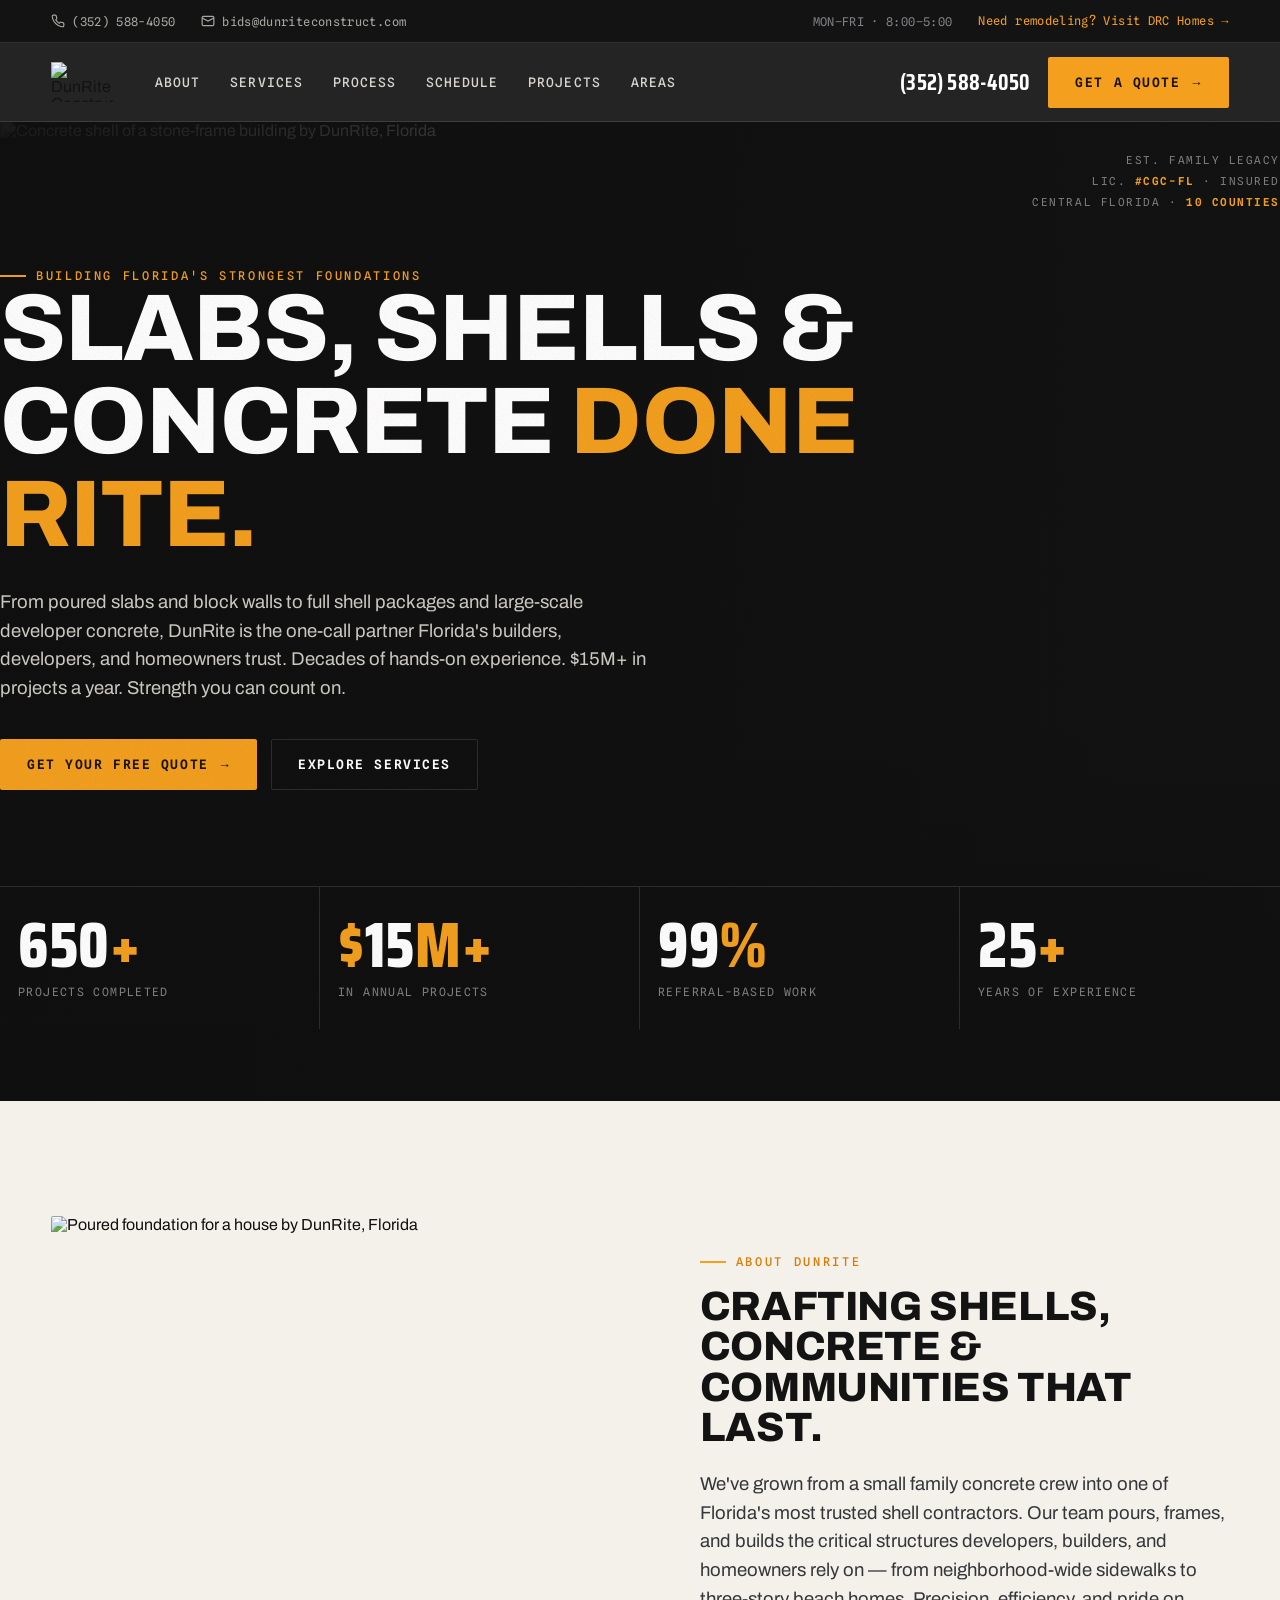
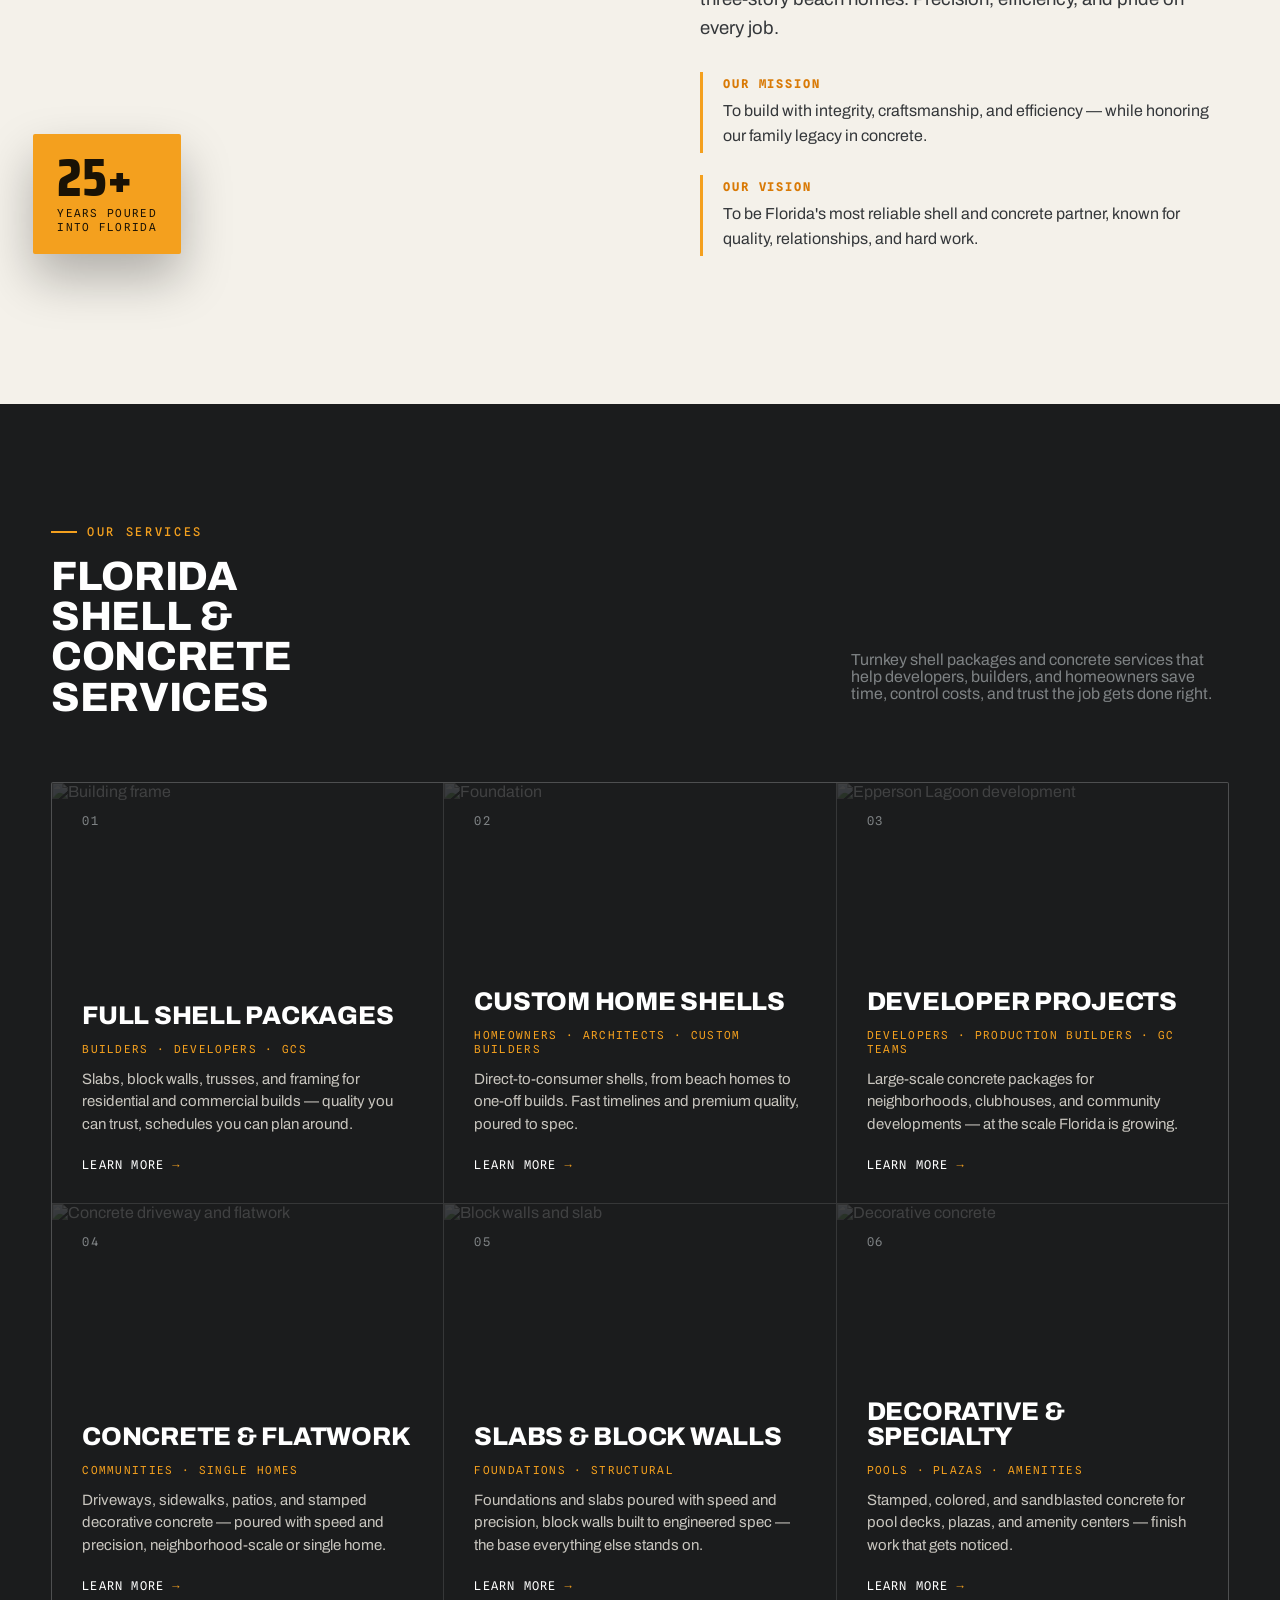
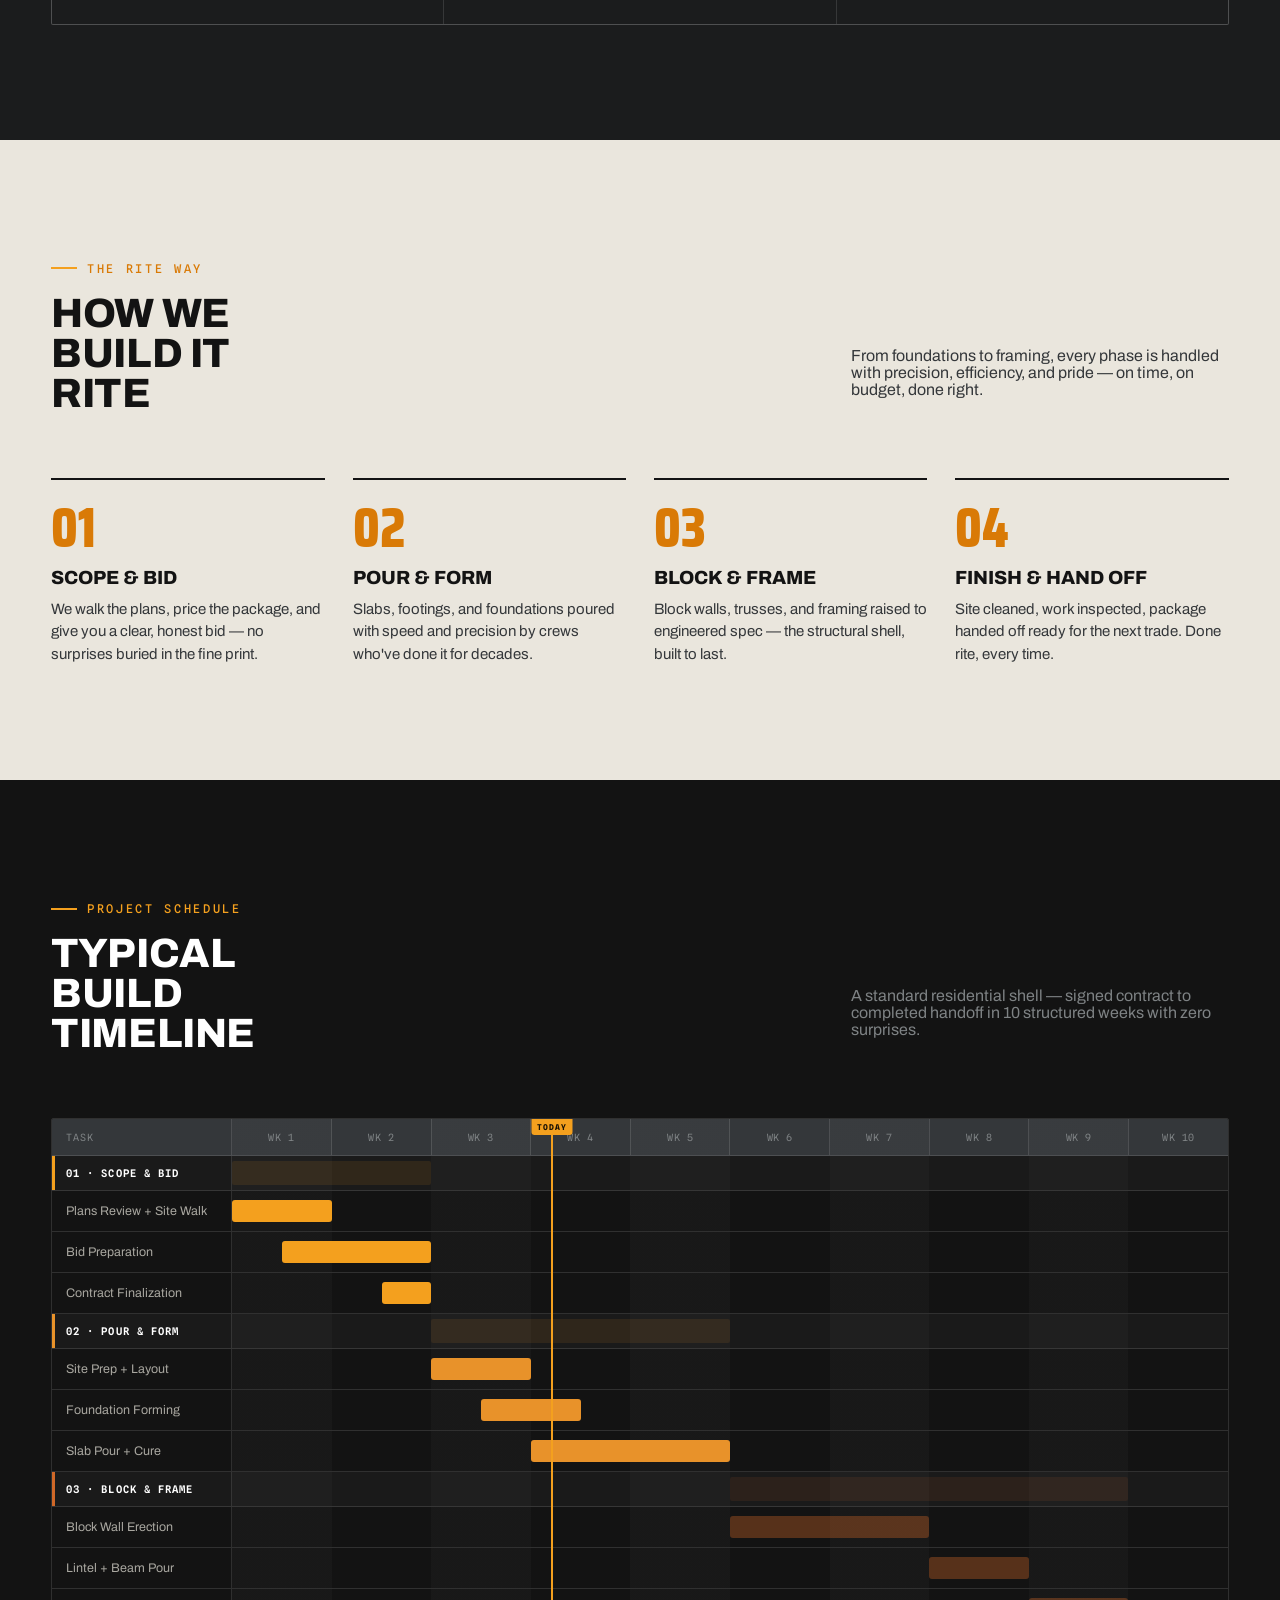
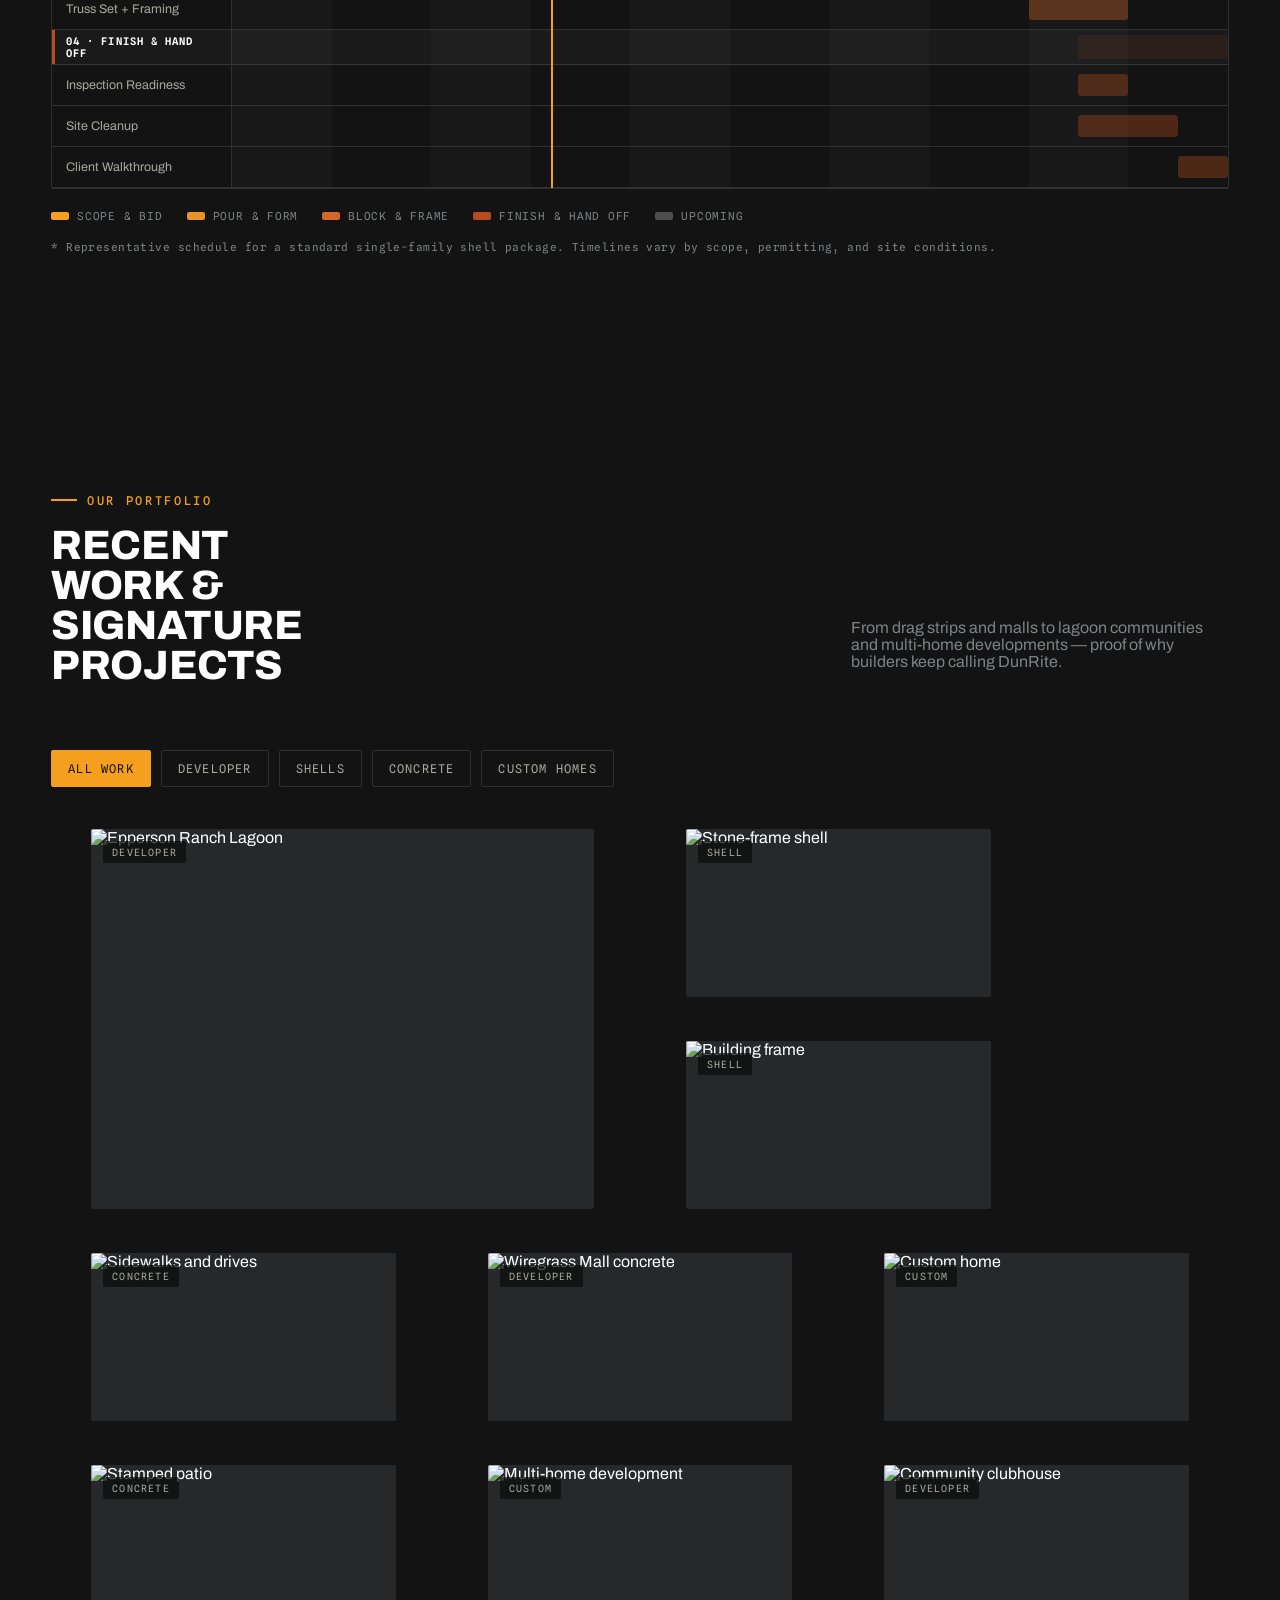
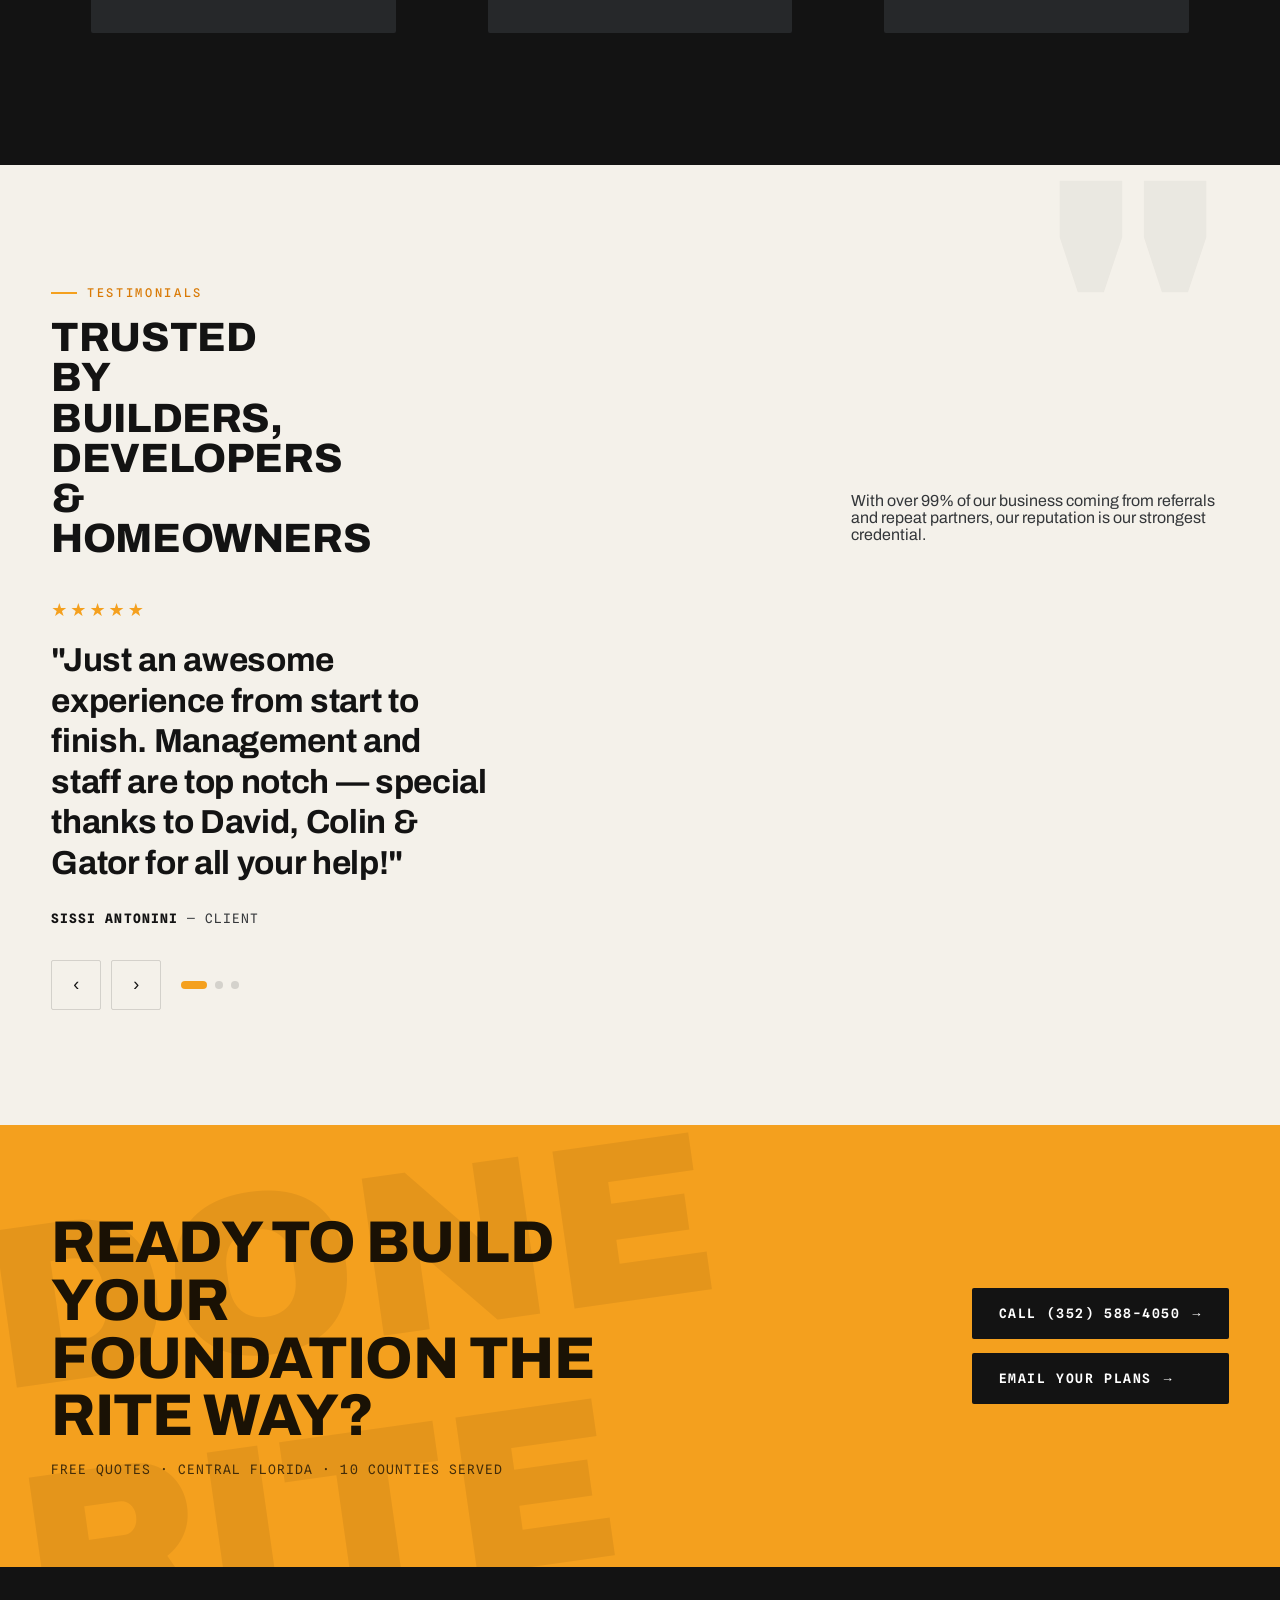
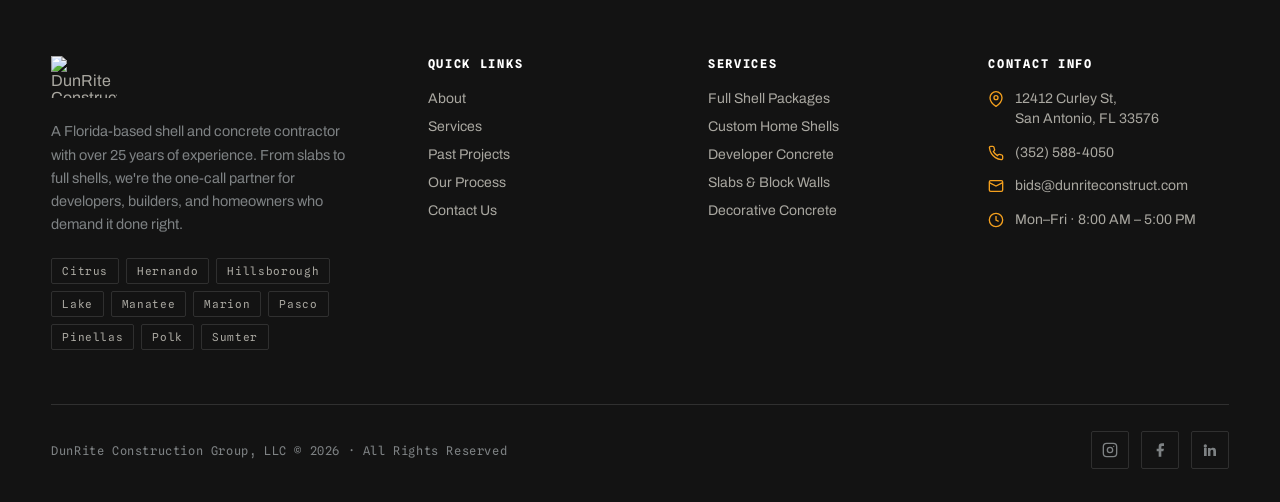
==== commit d1fb4cc7: "chore: add image dimensions to site logos, update script reference, and include Kilo configuration" ====
--- a/index.html
+++ b/index.html
@@ -28,7 +28,7 @@
 <header class="header">
   <div class="wrap">
     <a class="brand" href="#top" aria-label="DunRite Construction Group">
-      <img src="https://www.dunriteconstructiongroup.com/wp-content/uploads/2025/09/Dunrite-Logo_invert-e1758651959544.png" alt="DunRite Construction Group" />
+      <img src="https://www.dunriteconstructiongroup.com/wp-content/uploads/2025/09/Dunrite-Logo_invert-e1758651959544.png" width="62" height="40" alt="DunRite Construction Group" />
     </a>
     <nav class="nav">
       <a href="#about">About</a>
@@ -50,7 +50,7 @@
 <!-- mobile drawer -->
 <div class="drawer" id="drawer">
   <div class="d-top">
-    <img src="https://www.dunriteconstructiongroup.com/wp-content/uploads/2025/09/Dunrite-Logo_invert-e1758651959544.png" alt="DunRite" />
+    <img src="https://www.dunriteconstructiongroup.com/wp-content/uploads/2025/09/Dunrite-Logo_invert-e1758651959544.png" width="59" height="38" alt="DunRite" />
     <button class="close" id="drawerClose" aria-label="Close menu">×</button>
   </div>
   <nav>
@@ -453,7 +453,7 @@
   <div class="wrap">
     <div class="foot-grid">
       <div class="f-brand">
-        <img src="https://www.dunriteconstructiongroup.com/wp-content/uploads/2025/09/Dunrite-Logo_invert-e1758651959544.png" alt="DunRite Construction Group" />
+        <img src="https://www.dunriteconstructiongroup.com/wp-content/uploads/2025/09/Dunrite-Logo_invert-e1758651959544.png" width="66" height="42" alt="DunRite Construction Group" />
         <p>A Florida-based shell and concrete contractor with over 25 years of experience. From slabs to full shells, we're the one-call partner for developers, builders, and homeowners who demand it done right.</p>
         <div class="areas" style="margin-top:22px;">
           <span>Citrus</span><span>Hernando</span><span>Hillsborough</span><span>Lake</span><span>Manatee</span><span>Marion</span><span>Pasco</span><span>Pinellas</span><span>Polk</span><span>Sumter</span>
